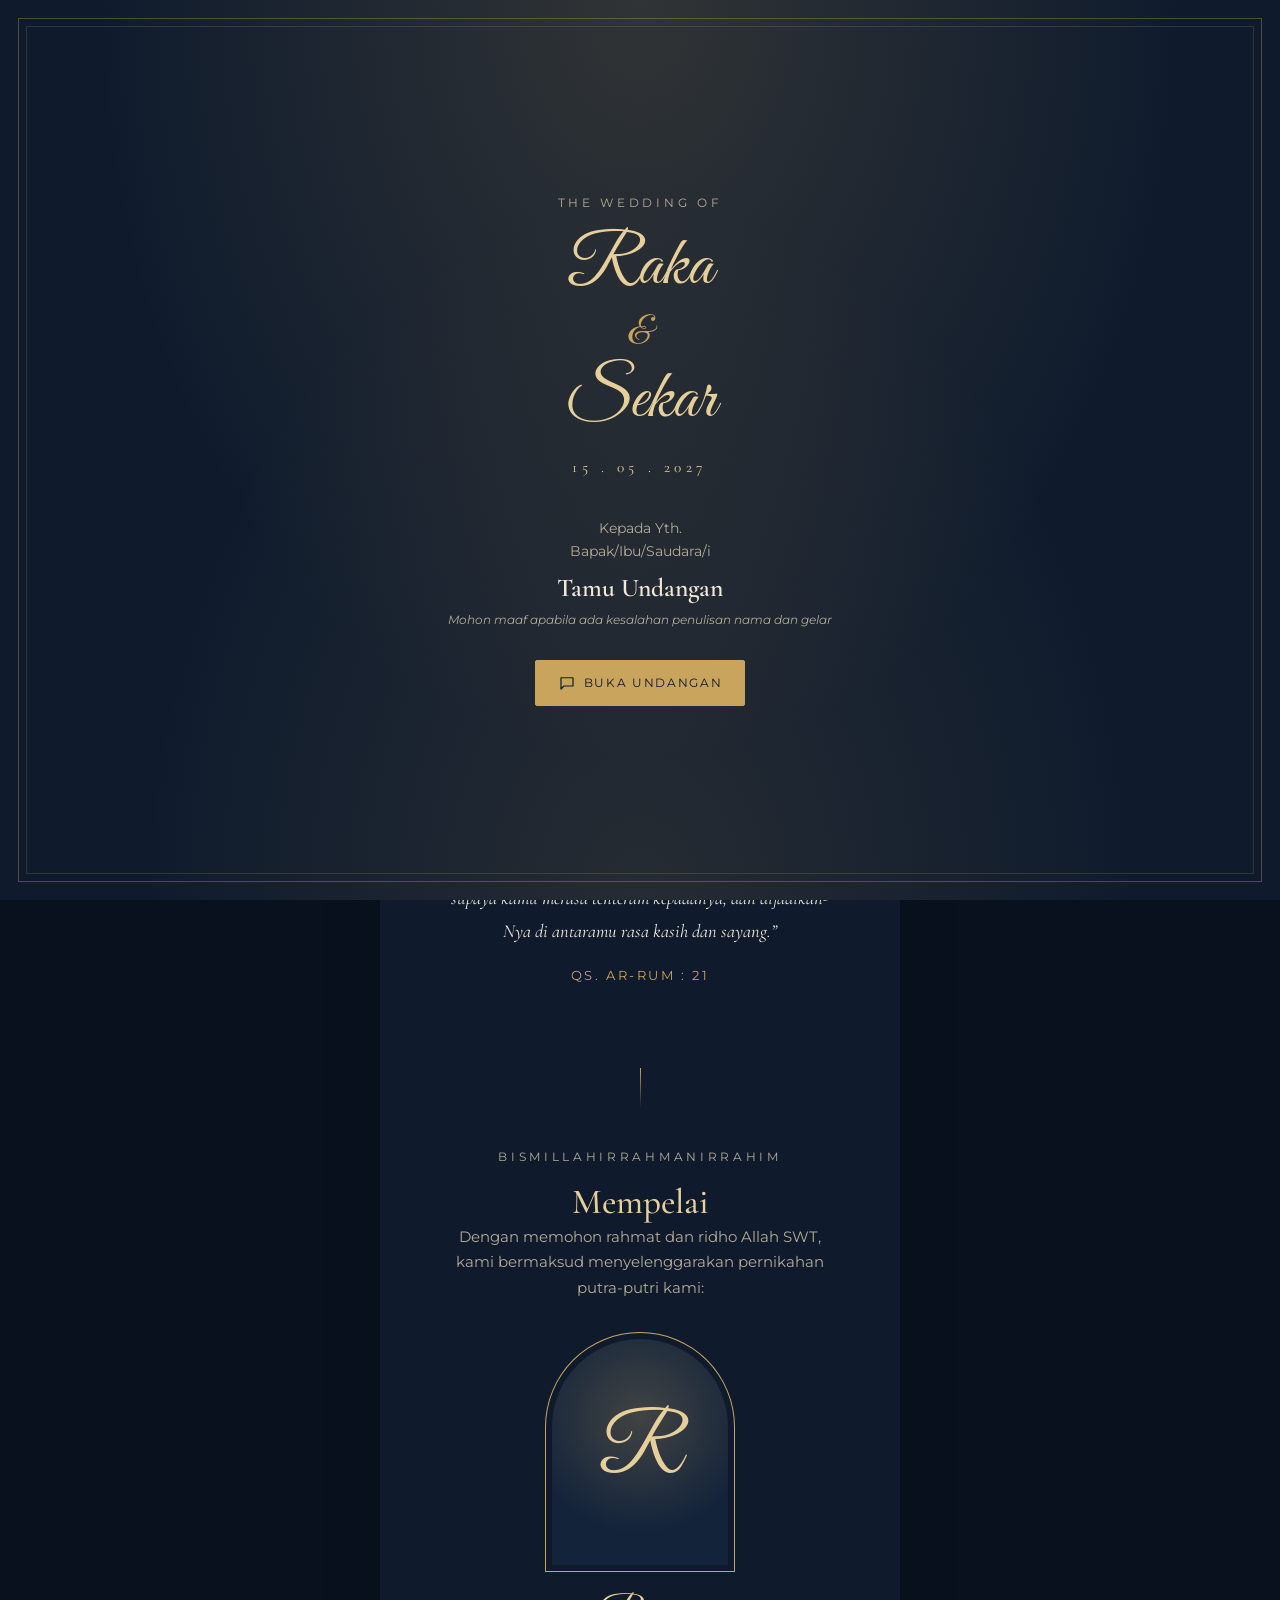
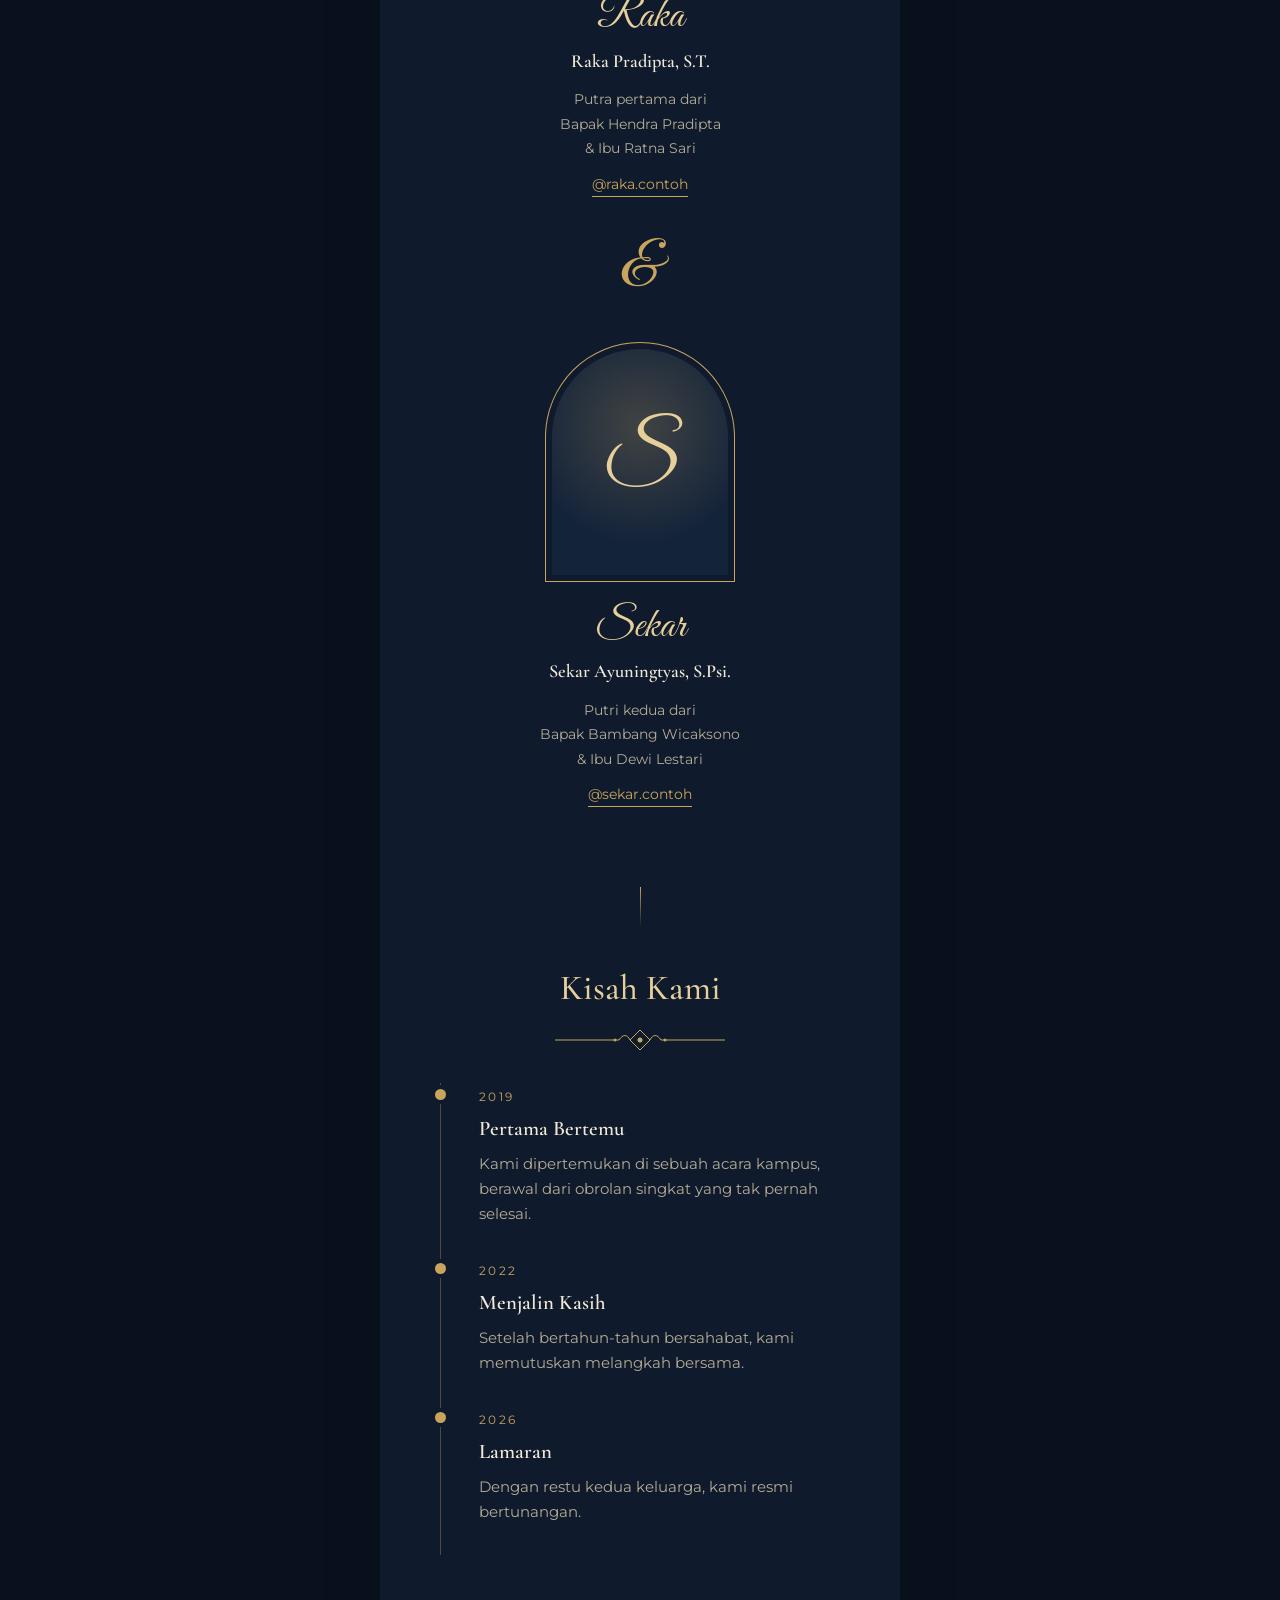
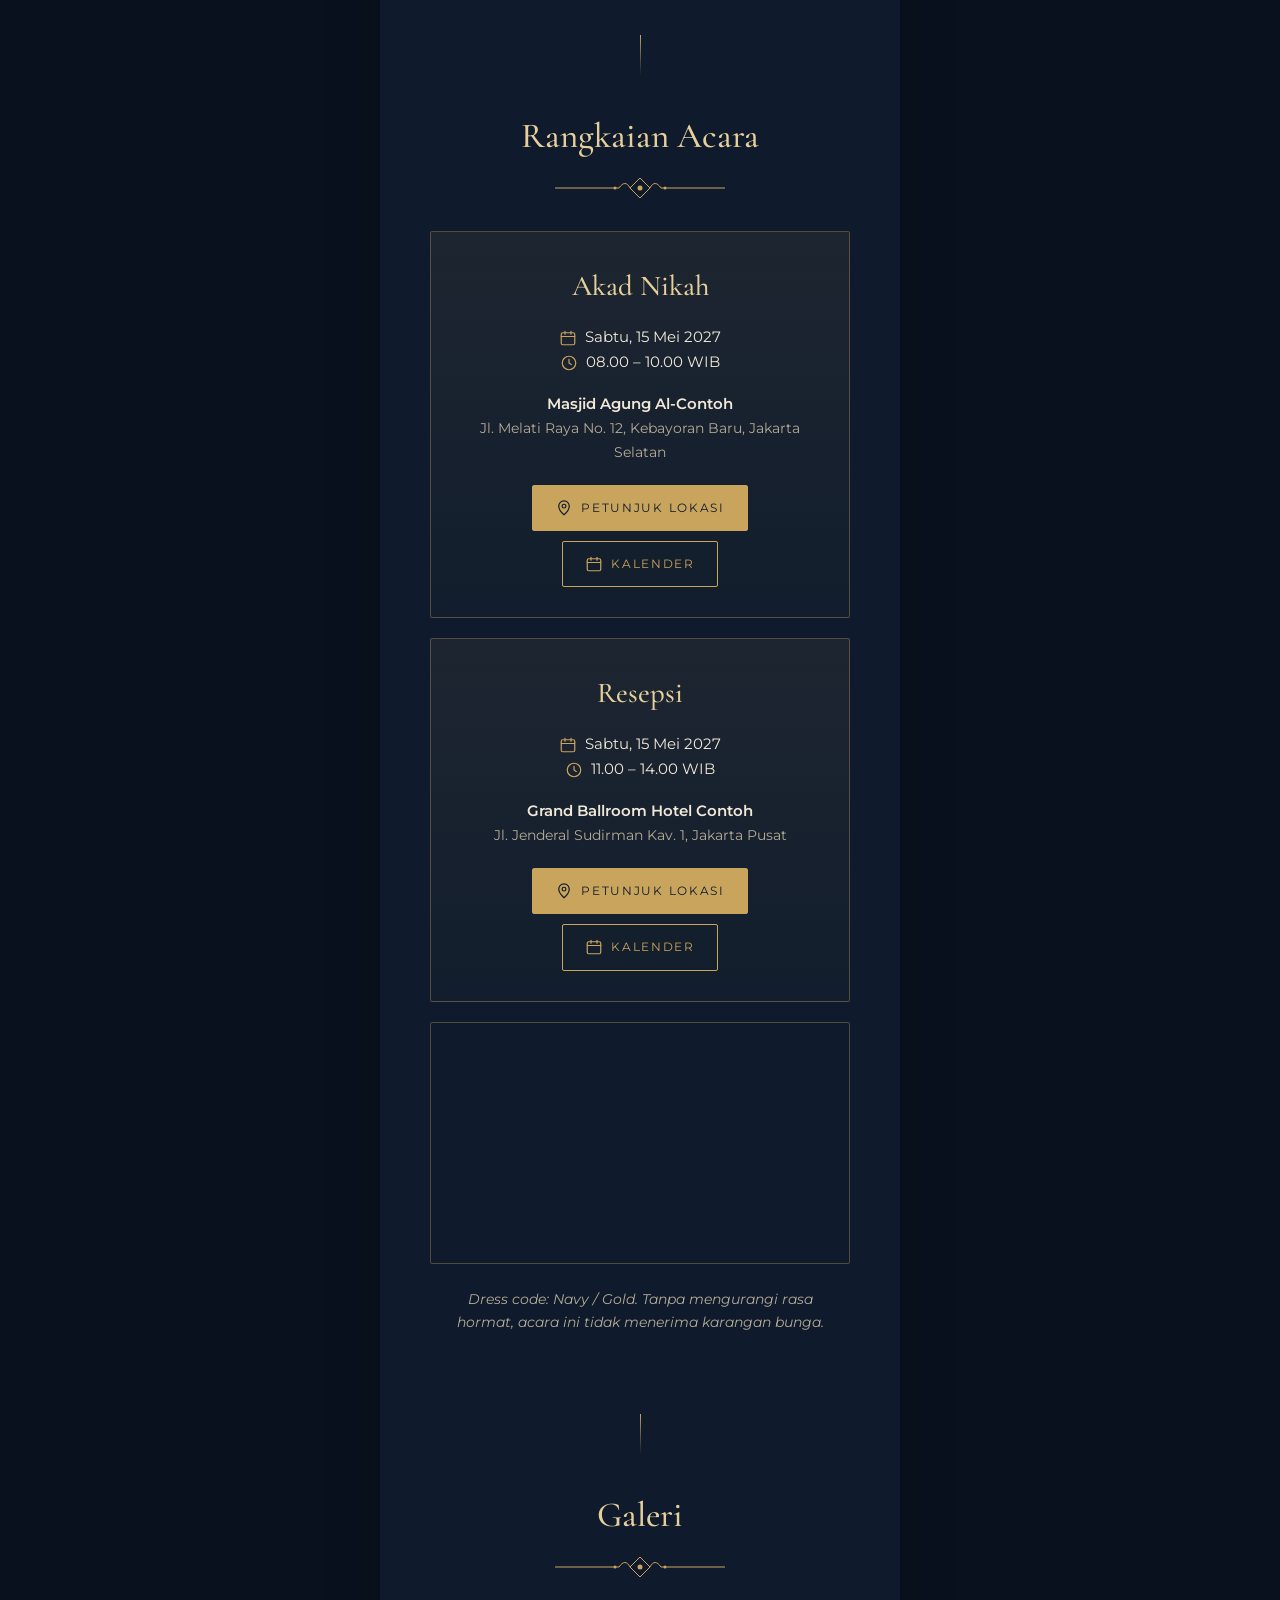
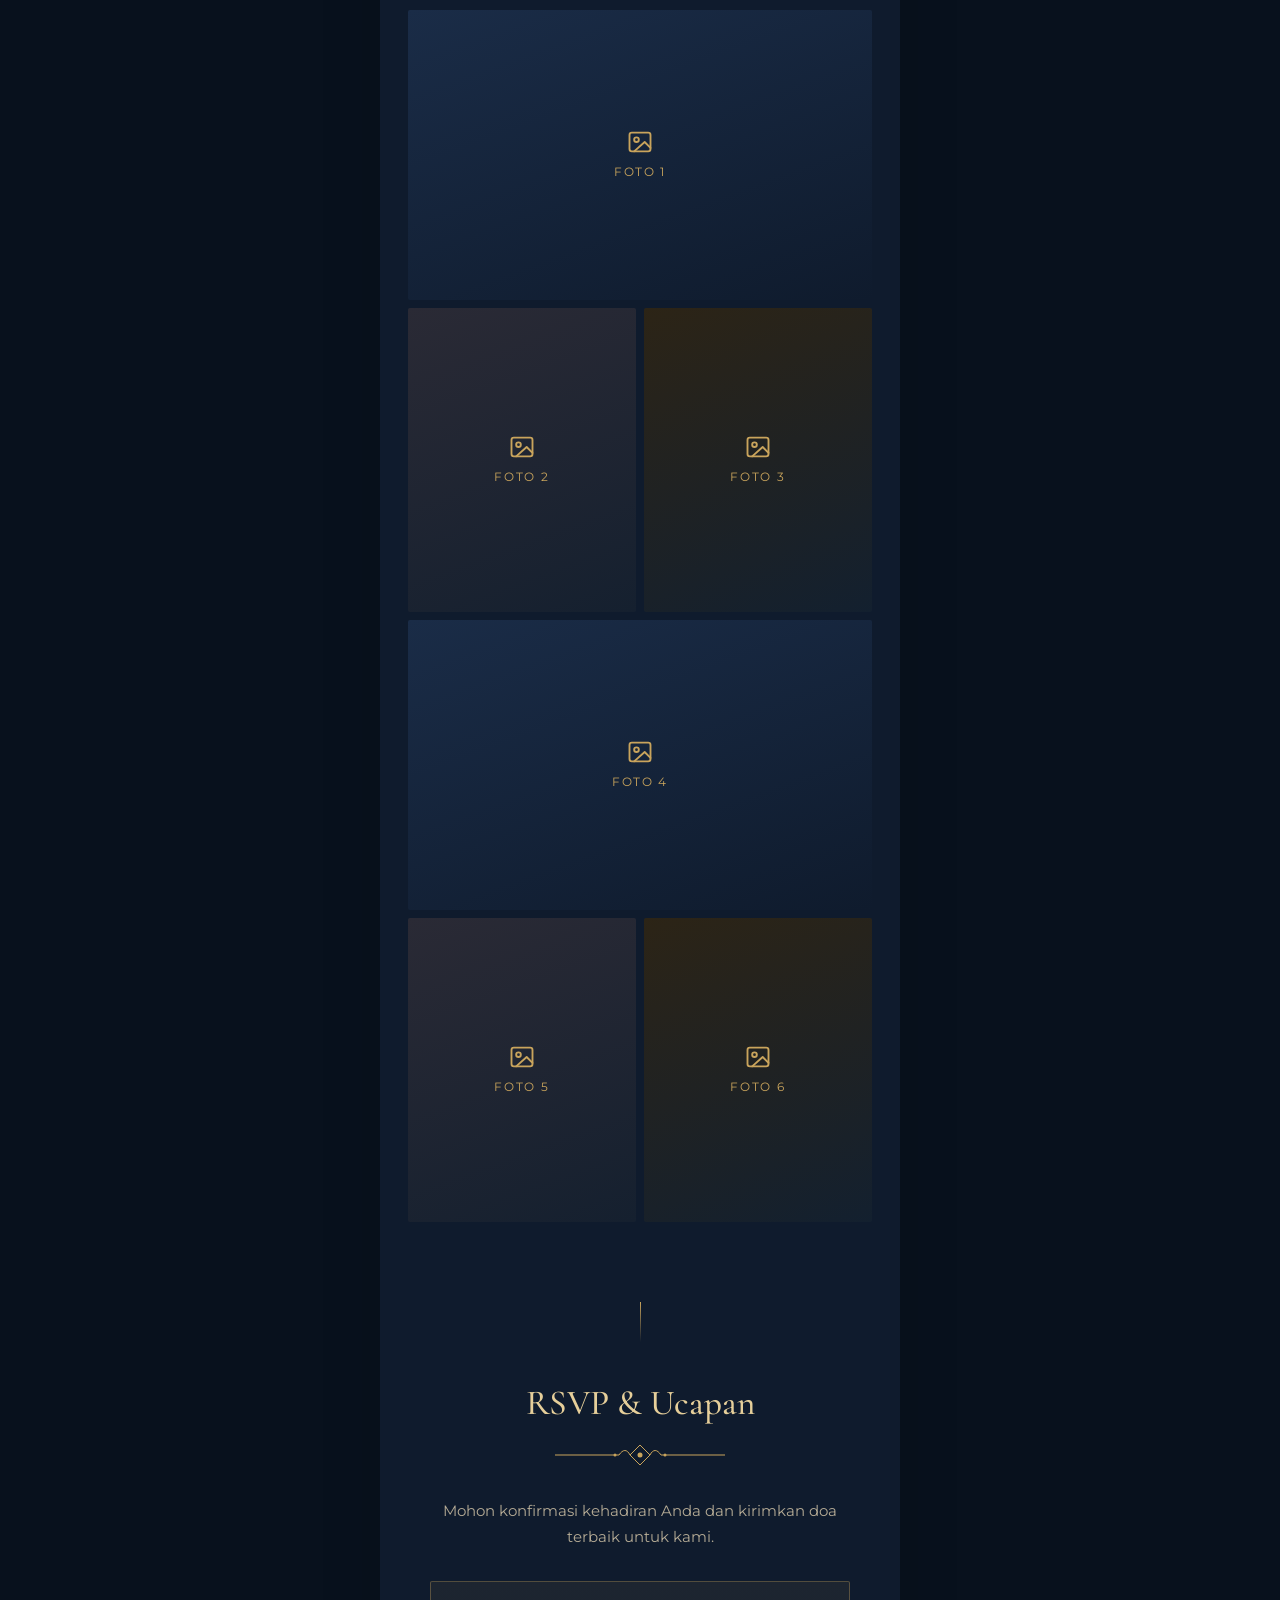
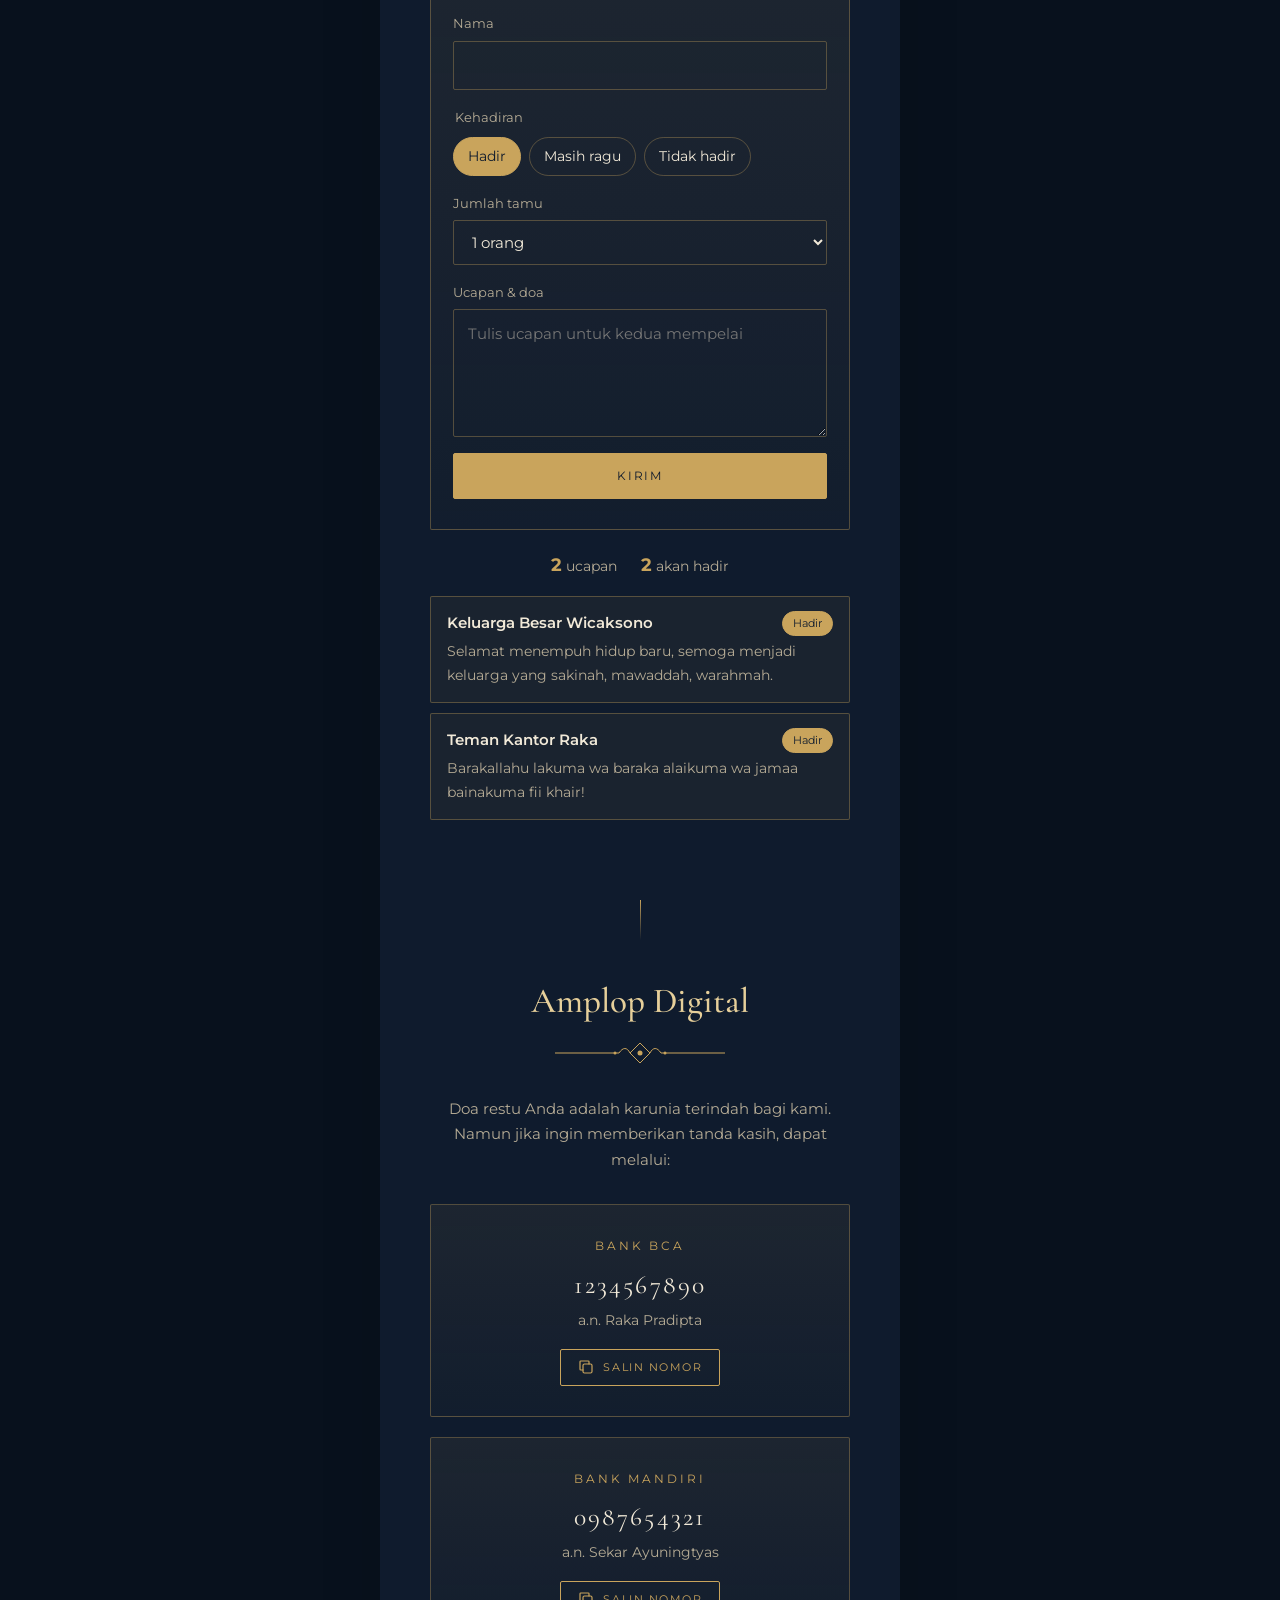
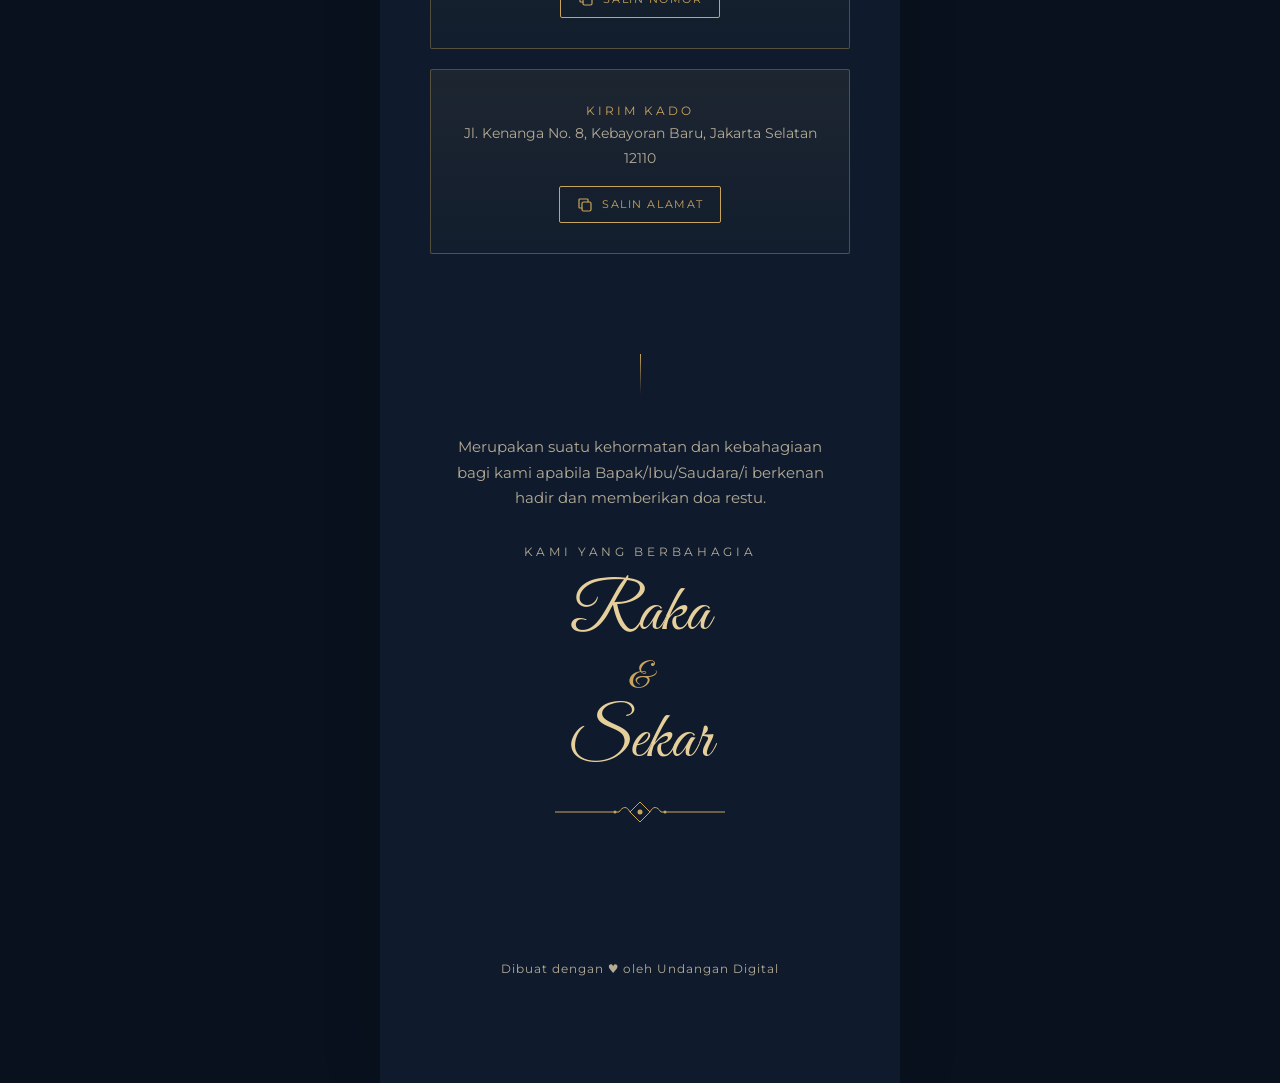
==== templates/elegan-gold/index.html @ 84305dba "Add three sample wedding invitation templates Static, mobile-first invitation pages (Elegan Gold, Ru" ====
<!doctype html>
<html lang="id">
<head>
  <meta charset="utf-8">
  <meta name="viewport" content="width=device-width, initial-scale=1">
  <title>Undangan Pernikahan Raka &amp; Sekar</title>
  <meta name="description" content="Dengan penuh sukacita kami mengundang Anda di hari pernikahan kami, Sabtu, 15 Mei 2027.">
  <meta property="og:title" content="The Wedding of Raka &amp; Sekar">
  <meta property="og:description" content="Sabtu, 15 Mei 2027 · Jakarta">
  <meta property="og:type" content="website">
  <meta name="theme-color" content="#0f1b2d">
  <meta name="robots" content="noindex">
  <link rel="preconnect" href="https://fonts.googleapis.com">
  <link rel="preconnect" href="https://fonts.gstatic.com" crossorigin>
  <link href="https://fonts.googleapis.com/css2?family=Cormorant+Garamond:ital,wght@0,500;0,600;1,500&family=Great+Vibes&family=Montserrat:wght@400;500;600&display=swap" rel="stylesheet">
  <link rel="stylesheet" href="../assets/base.css">
  <link rel="stylesheet" href="theme.css">
</head>
<body class="locked">
  <div id="app"></div>

  <!-- DATA UNDANGAN (contoh fiktif) — ubah bagian ini untuk setiap klien -->
  <script>
    window.INVITATION = {
      slug: 'raka-sekar',
      brand: 'Undangan Digital',
      timeZone: 'Asia/Jakarta',
      timeZoneLabel: 'WIB',
      groomFirst: true,

      groom: {
        nickname: 'Raka',
        fullName: 'Raka Pradipta, S.T.',
        childOrder: 'Putra pertama',
        father: 'Bapak Hendra Pradipta',
        mother: 'Ibu Ratna Sari',
        instagram: 'raka.contoh',
        photo: ''
      },
      bride: {
        nickname: 'Sekar',
        fullName: 'Sekar Ayuningtyas, S.Psi.',
        childOrder: 'Putri kedua',
        father: 'Bapak Bambang Wicaksono',
        mother: 'Ibu Dewi Lestari',
        instagram: 'sekar.contoh',
        photo: ''
      },

      quote: {
        text: 'Dan di antara tanda-tanda kekuasaan-Nya ialah Dia menciptakan untukmu pasangan hidup dari jenismu sendiri, supaya kamu merasa tenteram kepadanya, dan dijadikan-Nya di antaramu rasa kasih dan sayang.',
        source: 'QS. Ar-Rum : 21'
      },

      events: [
        {
          name: 'Akad Nikah',
          start: '2027-05-15T08:00:00+07:00',
          end: '2027-05-15T10:00:00+07:00',
          venue: 'Masjid Agung Al-Contoh',
          address: 'Jl. Melati Raya No. 12, Kebayoran Baru, Jakarta Selatan'
        },
        {
          name: 'Resepsi',
          start: '2027-05-15T11:00:00+07:00',
          end: '2027-05-15T14:00:00+07:00',
          venue: 'Grand Ballroom Hotel Contoh',
          address: 'Jl. Jenderal Sudirman Kav. 1, Jakarta Pusat',
          showMap: true
        }
      ],
      notes: 'Dress code: Navy / Gold. Tanpa mengurangi rasa hormat, acara ini tidak menerima karangan bunga.',

      story: [
        { year: '2019', title: 'Pertama Bertemu', text: 'Kami dipertemukan di sebuah acara kampus, berawal dari obrolan singkat yang tak pernah selesai.' },
        { year: '2022', title: 'Menjalin Kasih', text: 'Setelah bertahun-tahun bersahabat, kami memutuskan melangkah bersama.' },
        { year: '2026', title: 'Lamaran', text: 'Dengan restu kedua keluarga, kami resmi bertunangan.' }
      ],

      galleryPlaceholders: 6,
      gallery: [],

      gifts: [
        { bank: 'Bank BCA', number: '1234567890', holder: 'Raka Pradipta' },
        { bank: 'Bank Mandiri', number: '0987654321', holder: 'Sekar Ayuningtyas' }
      ],
      giftAddress: 'Jl. Kenanga No. 8, Kebayoran Baru, Jakarta Selatan 12110',

      rsvpWhatsApp: '6281200000000',
      music: '',

      wishes: [
        { name: 'Keluarga Besar Wicaksono', attending: 'hadir', message: 'Selamat menempuh hidup baru, semoga menjadi keluarga yang sakinah, mawaddah, warahmah.' },
        { name: 'Teman Kantor Raka', attending: 'hadir', message: 'Barakallahu lakuma wa baraka alaikuma wa jamaa bainakuma fii khair!' }
      ]
    };
  </script>
  <script src="../assets/invitation.js"></script>
</body>
</html>
---- templates/assets/base.css ----
/*
 * Gaya dasar undangan. Warna, font, dan ornamen diatur oleh tema
 * melalui CSS variable di file theme.css masing-masing template.
 */
*, *::before, *::after { box-sizing: border-box; }

html { scroll-behavior: smooth; -webkit-text-size-adjust: 100%; }

body {
  margin: 0;
  background: var(--page-bg, var(--bg));
  color: var(--text);
  font-family: var(--font-body);
  font-size: 15px;
  line-height: 1.7;
  -webkit-font-smoothing: antialiased;
}
body.locked { overflow: hidden; height: 100vh; }

img { max-width: 100%; display: block; }
svg { width: 18px; height: 18px; fill: none; stroke: currentColor; stroke-width: 1.6; stroke-linecap: round; stroke-linejoin: round; flex: none; }
h1, h2, h3, p { margin: 0; }

.script { font-family: var(--font-script); font-weight: 400; line-height: 1.15; }
.amp { display: block; font-size: .55em; margin: .1em 0; color: var(--accent); }

.eyebrow {
  font-size: .72rem;
  letter-spacing: .32em;
  text-transform: uppercase;
  color: var(--muted);
  margin-bottom: 14px;
}

/* ---------- Sampul ---------- */
.cover {
  position: fixed;
  inset: 0;
  z-index: 50;
  display: flex;
  align-items: center;
  justify-content: center;
  text-align: center;
  padding: 40px 28px;
  background: var(--cover-bg, var(--bg));
  color: var(--cover-text, var(--text));
  overflow: hidden;
  overflow: clip;
  transition: transform 1s cubic-bezier(.7, 0, .3, 1), opacity 1s ease;
}
.cover.is-open { transform: translateY(-100%); opacity: 0; pointer-events: none; }
.cover[hidden] { display: none; }
.cover-inner { position: relative; z-index: 1; max-width: 420px; width: 100%; }
.cover-names { font-size: clamp(3rem, 14vw, 4.4rem); margin-bottom: 14px; }
.cover-date { font-family: var(--font-display); letter-spacing: .3em; font-size: .95rem; margin-bottom: 36px; }
.guest-box { margin-bottom: 30px; }
.guest-label { font-size: .85rem; color: var(--muted); }
.guest-name { font-family: var(--font-display); font-size: 1.6rem; font-weight: 600; line-height: 1.3; margin: 8px 0 6px; overflow-wrap: anywhere; }
.guest-note { font-size: .72rem; color: var(--muted); font-style: italic; }

/* ---------- Tata letak ---------- */
.wrap {
  max-width: 520px;
  margin: 0 auto;
  background: var(--bg);
  min-height: 100vh;
  position: relative;
  overflow: hidden;
  overflow: clip; /* ornamen tidak membuat kolom bisa tergeser saat input difokuskan */
  box-shadow: 0 0 60px rgba(0, 0, 0, .12);
  padding-bottom: 72px;
}

.section { padding: 80px 28px; text-align: center; position: relative; }
.section-title { font-family: var(--font-display); font-size: 2.2rem; font-weight: 500; line-height: 1.2; color: var(--title, var(--text)); }
.lead { max-width: 400px; margin: 0 auto 32px; color: var(--muted); }

.ornament {
  width: 170px;
  height: 26px;
  margin: 18px auto 30px;
  background: var(--ornament) center / contain no-repeat;
  opacity: 0;
  transform: scaleX(.4);
  transition: opacity 1s ease, transform 1s ease;
}
.ornament.is-visible { opacity: 1; transform: none; }

/* ---------- Hero ---------- */
.hero { padding-top: 110px; }
.hero-names { font-size: clamp(3.2rem, 15vw, 4.6rem); color: var(--title, var(--text)); }
.hero-date { font-family: var(--font-display); font-size: 1.2rem; margin-bottom: 26px; }
.countdown { display: grid; grid-template-columns: repeat(4, 1fr); gap: 10px; max-width: 340px; margin: 0 auto 28px; }
.cd-box { background: var(--surface); border: 1px solid var(--border); border-radius: var(--radius); padding: 12px 4px; }
.cd-num { display: block; font-family: var(--font-display); font-size: 1.7rem; line-height: 1.1; color: var(--accent); }
.cd-label { font-size: .68rem; letter-spacing: .14em; text-transform: uppercase; color: var(--muted); }
.cd-done { grid-column: 1 / -1; color: var(--muted); font-style: italic; }

/* ---------- Kutipan ---------- */
.quote blockquote { margin: 0 auto; max-width: 400px; }
.quote-text { font-family: var(--font-display); font-size: 1.15rem; font-style: italic; line-height: 1.8; margin-bottom: 14px; }
.quote cite { font-style: normal; font-size: .8rem; letter-spacing: .2em; text-transform: uppercase; color: var(--accent); }

/* ---------- Mempelai ---------- */
.person { margin: 0 auto; max-width: 340px; }
.photo {
  width: 190px;
  height: 240px;
  margin: 0 auto 22px;
  border-radius: var(--photo-radius, 999px);
  overflow: hidden;
  border: var(--photo-border, 1px solid var(--border));
  padding: var(--photo-padding, 0);
  background-clip: content-box;
}
.photo img { width: 100%; height: 100%; object-fit: cover; border-radius: inherit; }
.photo-placeholder { display: grid; place-items: center; background-color: var(--photo-bg, var(--surface)); background-image: var(--photo-pattern, none); }
.photo-placeholder span { font-family: var(--font-script); font-size: 5rem; color: var(--photo-text, var(--accent)); line-height: 1; }
.person-nick { font-size: 2.6rem; color: var(--title, var(--text)); }
.person-name { font-family: var(--font-display); font-size: 1.15rem; font-weight: 600; margin: 4px 0 10px; }
.person-parents { font-size: .9rem; color: var(--muted); }
.ig-link { display: inline-block; margin-top: 12px; font-size: .85rem; color: var(--accent); text-decoration: none; border-bottom: 1px solid currentColor; }
.couple-amp { font-size: 4rem; color: var(--accent); margin: 36px 0; }

/* ---------- Kisah ---------- */
.timeline { list-style: none; padding: 0 0 0 24px; margin: 0 auto; max-width: 400px; text-align: left; border-left: 1px solid var(--border); }
.timeline li { position: relative; padding: 0 0 30px 14px; }
.timeline li::before { content: ''; position: absolute; left: -30px; top: 6px; width: 11px; height: 11px; border-radius: 50%; background: var(--accent); box-shadow: 0 0 0 4px var(--bg); }
.tl-year { font-size: .75rem; letter-spacing: .2em; color: var(--accent); }
.timeline h3 { font-family: var(--font-display); font-size: 1.3rem; font-weight: 600; margin: 2px 0 6px; }
.timeline p { color: var(--muted); font-size: .92rem; }

/* ---------- Kartu & tombol ---------- */
.card {
  background: var(--surface);
  border: 1px solid var(--border);
  border-radius: var(--radius);
  padding: 30px 22px;
  margin: 0 auto 20px;
  max-width: 420px;
  box-shadow: var(--card-shadow, none);
}

.btn {
  display: inline-flex;
  align-items: center;
  justify-content: center;
  gap: 8px;
  padding: 12px 22px;
  border-radius: var(--btn-radius, 999px);
  border: 1px solid var(--accent);
  font: inherit;
  font-size: .85rem;
  letter-spacing: .04em;
  text-decoration: none;
  cursor: pointer;
  transition: transform .2s ease, background-color .2s ease, color .2s ease;
}
.btn:active { transform: scale(.97); }
.btn:focus-visible, input:focus-visible, select:focus-visible, textarea:focus-visible, .bottom-nav a:focus-visible { outline: 2px solid var(--accent); outline-offset: 2px; }
.btn-primary { background: var(--accent); color: var(--accent-contrast); }
.btn-outline { background: transparent; color: var(--accent); }
.btn-outline:hover { background: var(--accent); color: var(--accent-contrast); }
.btn-sm { padding: 8px 16px; font-size: .8rem; }

/* ---------- Acara ---------- */
.event-name { font-family: var(--font-display); font-size: 1.8rem; font-weight: 500; margin-bottom: 14px; color: var(--title, var(--text)); }
.event-meta { display: flex; align-items: center; justify-content: center; gap: 8px; font-size: .92rem; }
.event-meta svg { color: var(--accent); }
.event-venue { font-weight: 600; margin-top: 16px; }
.event-address { font-size: .88rem; color: var(--muted); margin-bottom: 20px; }
.event-actions { display: flex; flex-wrap: wrap; gap: 10px; justify-content: center; }
.map-frame { max-width: 420px; margin: 8px auto 0; border-radius: var(--radius); overflow: hidden; border: 1px solid var(--border); }
.map-frame iframe { display: block; width: 100%; height: 240px; border: 0; }
.notes { max-width: 400px; margin: 24px auto 0; font-size: .85rem; color: var(--muted); font-style: italic; }

/* ---------- Galeri ---------- */
.g-grid { display: grid; grid-template-columns: 1fr 1fr; gap: 8px; }
.g-tile { margin: 0; aspect-ratio: 3 / 4; border-radius: var(--tile-radius, var(--radius)); overflow: hidden; }
.g-tile:nth-child(3n + 1) { grid-column: span 2; aspect-ratio: 16 / 10; }
.g-tile img { width: 100%; height: 100%; object-fit: cover; }
.g-placeholder { display: flex; flex-direction: column; align-items: center; justify-content: center; gap: 6px; background: var(--tile-bg); color: var(--tile-text, var(--muted)); font-size: .75rem; letter-spacing: .14em; text-transform: uppercase; }
.g-placeholder:nth-child(3n + 2) { background: var(--tile-bg-2, var(--tile-bg)); }
.g-placeholder:nth-child(3n) { background: var(--tile-bg-3, var(--tile-bg)); }
.g-placeholder svg { width: 28px; height: 28px; }

/* ---------- RSVP ---------- */
.rsvp-form { text-align: left; display: grid; gap: 16px; }
.rsvp-form label, .rsvp-form legend { font-size: .82rem; color: var(--muted); }
.rsvp-form input:not([type=radio]), .rsvp-form select, .rsvp-form textarea {
  display: block;
  width: 100%;
  margin-top: 6px;
  padding: 11px 14px;
  font: inherit;
  font-size: .95rem;
  color: var(--text);
  background: var(--input-bg, transparent);
  border: 1px solid var(--border);
  border-radius: var(--input-radius, 8px);
}
.rsvp-form textarea { resize: vertical; }
.attend { border: 0; padding: 0; margin: 0; display: flex; flex-wrap: wrap; gap: 8px; }
.attend legend { margin-bottom: 8px; }
.chip { position: relative; }
.chip input { position: absolute; opacity: 0; inset: 0; }
.chip span { display: inline-block; padding: 7px 14px; border: 1px solid var(--border); border-radius: 999px; font-size: .85rem; color: var(--text); cursor: pointer; }
.chip input:checked + span { background: var(--accent); border-color: var(--accent); color: var(--accent-contrast); }
.chip input:focus-visible + span { outline: 2px solid var(--accent); outline-offset: 2px; }
.rsvp-form .btn { width: 100%; }
.rsvp-thanks { text-align: center; font-size: .9rem; display: grid; gap: 12px; justify-items: center; }
.rsvp-thanks[hidden], .count-field[hidden] { display: none; }

.wish-stats { display: flex; justify-content: center; gap: 24px; font-size: .85rem; color: var(--muted); margin: 8px 0 16px; }
.wish-stats b { color: var(--accent); font-size: 1.1rem; }
.wish-list { list-style: none; padding: 0; margin: 0 auto; max-width: 420px; max-height: 420px; overflow-y: auto; text-align: left; display: grid; gap: 10px; }
.wish { background: var(--surface); border: 1px solid var(--border); border-radius: var(--radius); padding: 14px 16px; }
.wish-head { display: flex; align-items: center; justify-content: space-between; gap: 8px; margin-bottom: 4px; }
.wish-name { font-weight: 600; font-size: .92rem; }
.wish p { font-size: .88rem; color: var(--muted); white-space: pre-line; overflow-wrap: anywhere; }
.badge { font-size: .68rem; padding: 2px 10px; border-radius: 999px; border: 1px solid var(--border); color: var(--muted); white-space: nowrap; }
.badge-hadir { background: var(--accent); border-color: var(--accent); color: var(--accent-contrast); }

/* ---------- Hadiah ---------- */
.gift-bank { font-size: .78rem; letter-spacing: .24em; text-transform: uppercase; color: var(--accent); }
.gift-number { font-family: var(--font-display); font-size: 1.6rem; letter-spacing: .08em; margin: 6px 0 2px; }
.gift-holder { font-size: .9rem; color: var(--muted); margin-bottom: 16px; }

/* ---------- Penutup ---------- */
.closing-names { font-size: clamp(3rem, 14vw, 4.2rem); color: var(--title, var(--text)); }
.site-footer { text-align: center; font-size: .75rem; color: var(--muted); padding: 24px 16px 32px; letter-spacing: .08em; }

/* ---------- Elemen melayang ---------- */
.bottom-nav {
  position: fixed;
  left: 50%;
  bottom: 12px;
  transform: translateX(-50%);
  z-index: 30;
  display: flex;
  gap: 2px;
  padding: 6px;
  width: calc(100% - 32px);
  max-width: 440px;
  justify-content: space-between;
  background: var(--nav-bg, var(--surface));
  border: 1px solid var(--border);
  border-radius: 999px;
  backdrop-filter: blur(12px);
  -webkit-backdrop-filter: blur(12px);
  box-shadow: 0 8px 24px rgba(0, 0, 0, .15);
}
.bottom-nav[hidden] { display: none; }
.bottom-nav a { flex: 1; display: flex; flex-direction: column; align-items: center; gap: 2px; padding: 6px 2px; border-radius: 999px; color: var(--muted); text-decoration: none; font-size: .6rem; letter-spacing: .04em; }
.bottom-nav a:hover { color: var(--accent); }

.music-btn {
  position: fixed;
  right: 16px;
  bottom: 84px;
  z-index: 31;
  width: 44px;
  height: 44px;
  display: grid;
  place-items: center;
  border-radius: 50%;
  border: 1px solid var(--accent);
  background: var(--accent);
  color: var(--accent-contrast);
  cursor: pointer;
}
.music-btn[hidden] { display: none; }
.music-btn.playing svg { animation: spin 4s linear infinite; }
@keyframes spin { to { transform: rotate(360deg); } }

.toast {
  position: fixed;
  left: 50%;
  bottom: 96px;
  z-index: 60;
  transform: translate(-50%, 20px);
  opacity: 0;
  pointer-events: none;
  background: var(--text);
  color: var(--bg);
  padding: 10px 18px;
  border-radius: 999px;
  font-size: .85rem;
  transition: opacity .25s ease, transform .25s ease;
}
.toast.show { opacity: 1; transform: translate(-50%, 0); }

/* ---------- Animasi ---------- */
.reveal { opacity: 0; transform: translateY(26px); transition: opacity .9s ease, transform .9s ease; }
.reveal.is-visible { opacity: 1; transform: none; }

@media (prefers-reduced-motion: reduce) {
  html { scroll-behavior: auto; }
  .reveal, .ornament { opacity: 1; transform: none; transition: none; }
  .cover { transition: opacity .3s ease; }
  .cover.is-open { transform: none; }
  .music-btn.playing svg { animation: none; }
}
---- templates/elegan-gold/theme.css ----
/* Tema: Elegan Gold — biru malam dengan aksen emas, klasik & mewah */
:root {
  --page-bg: #08111d;
  --bg: #0f1b2d;
  --surface: rgba(201, 164, 92, .06);
  --text: #f1e9d8;
  --title: #e6cf9a;
  --muted: #b5ab95;
  --accent: #c9a45c;
  --accent-contrast: #0f1b2d;
  --border: rgba(201, 164, 92, .35);
  --radius: 2px;
  --btn-radius: 2px;
  --input-radius: 2px;
  --nav-bg: rgba(15, 27, 45, .85);

  --font-display: 'Cormorant Garamond', Georgia, serif;
  --font-script: 'Great Vibes', cursive;
  --font-body: 'Montserrat', system-ui, sans-serif;

  --photo-radius: 999px 999px 4px 4px;
  --photo-border: 1px solid #c9a45c;
  --photo-padding: 6px;
  --photo-bg: #13233a;
  --photo-pattern: radial-gradient(circle at 50% 35%, rgba(201, 164, 92, .25), transparent 65%);
  --photo-text: #e6cf9a;

  --tile-bg: linear-gradient(160deg, #1a2c47, #0f1b2d);
  --tile-bg-2: linear-gradient(160deg, #2a2a35, #15202f);
  --tile-bg-3: linear-gradient(160deg, #2c2416, #13202f);
  --tile-text: #c9a45c;

  --ornament: url("data:image/svg+xml,%3Csvg xmlns='http://www.w3.org/2000/svg' viewBox='0 0 170 26'%3E%3Cg fill='none' stroke='%23c9a45c' stroke-width='1'%3E%3Cpath d='M0 13h64M106 13h64'/%3E%3Cpath d='M85 3l10 10-10 10-10-10z'/%3E%3Cpath d='M64 13c4-6 8-6 11 0M106 13c-4-6-8-6-11 0'/%3E%3C/g%3E%3Ccircle cx='85' cy='13' r='2.5' fill='%23c9a45c'/%3E%3Ccircle cx='60' cy='13' r='1.5' fill='%23c9a45c'/%3E%3Ccircle cx='110' cy='13' r='1.5' fill='%23c9a45c'/%3E%3C/svg%3E");

  --cover-bg:
    radial-gradient(ellipse at 50% 0%, rgba(201, 164, 92, .18), transparent 60%),
    radial-gradient(ellipse at 50% 100%, rgba(201, 164, 92, .12), transparent 55%),
    #0f1b2d;
}

/* Bingkai ganda emas pada sampul dan hero */
.cover::before, .cover::after, .hero::before {
  content: '';
  position: absolute;
  pointer-events: none;
  border: 1px solid var(--border);
}
.cover::before { inset: 18px; }
.cover::after { inset: 26px; border-color: rgba(201, 164, 92, .18); }
.hero::before { inset: 24px 18px; }

.cover-names, .hero-names, .closing-names { color: var(--title); }
.cover-date, .hero-date { color: var(--title); }

.section + .section::before {
  content: '';
  position: absolute;
  top: 0;
  left: 50%;
  width: 1px;
  height: 40px;
  background: linear-gradient(var(--accent), transparent);
}

.card { background: linear-gradient(180deg, rgba(201, 164, 92, .08), rgba(201, 164, 92, .02)); }
.btn { text-transform: uppercase; letter-spacing: .14em; font-size: .75rem; }
.btn-sm { font-size: .7rem; }
.rsvp-form option { background: #0f1b2d; }
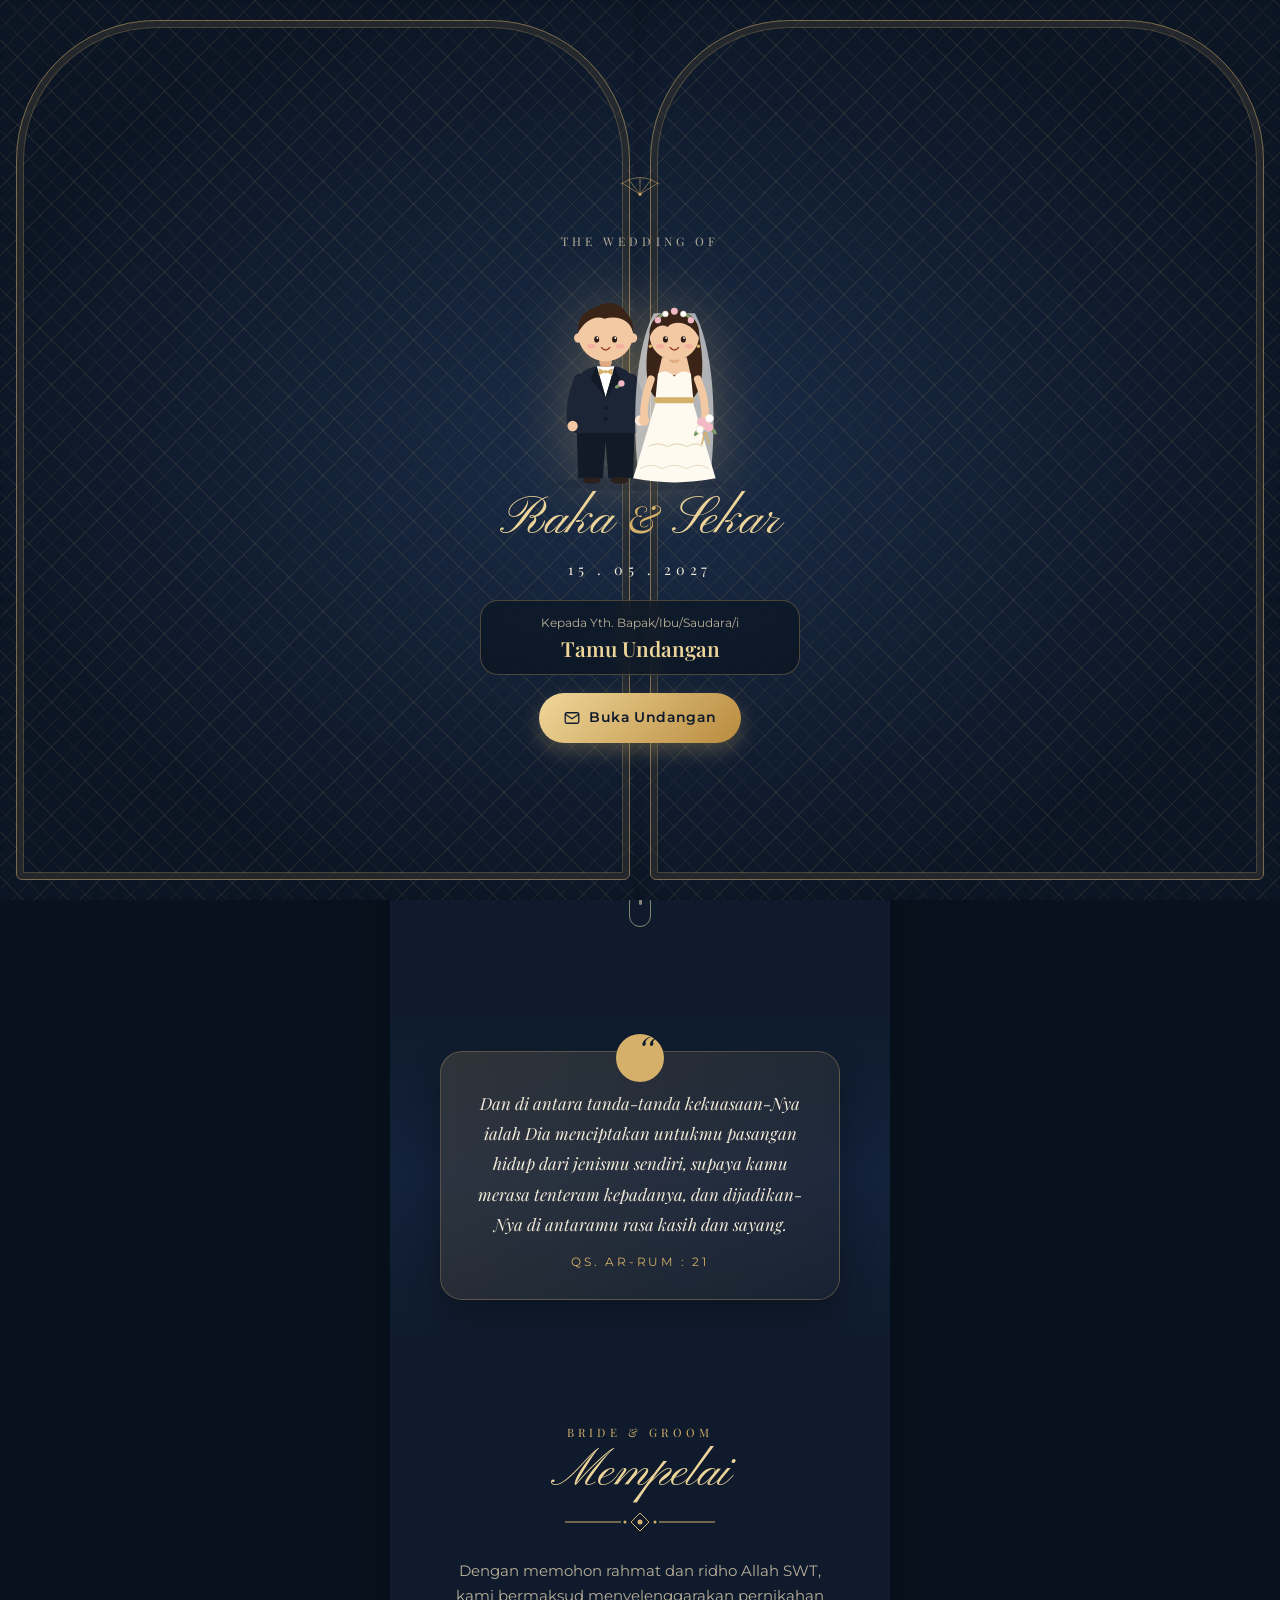
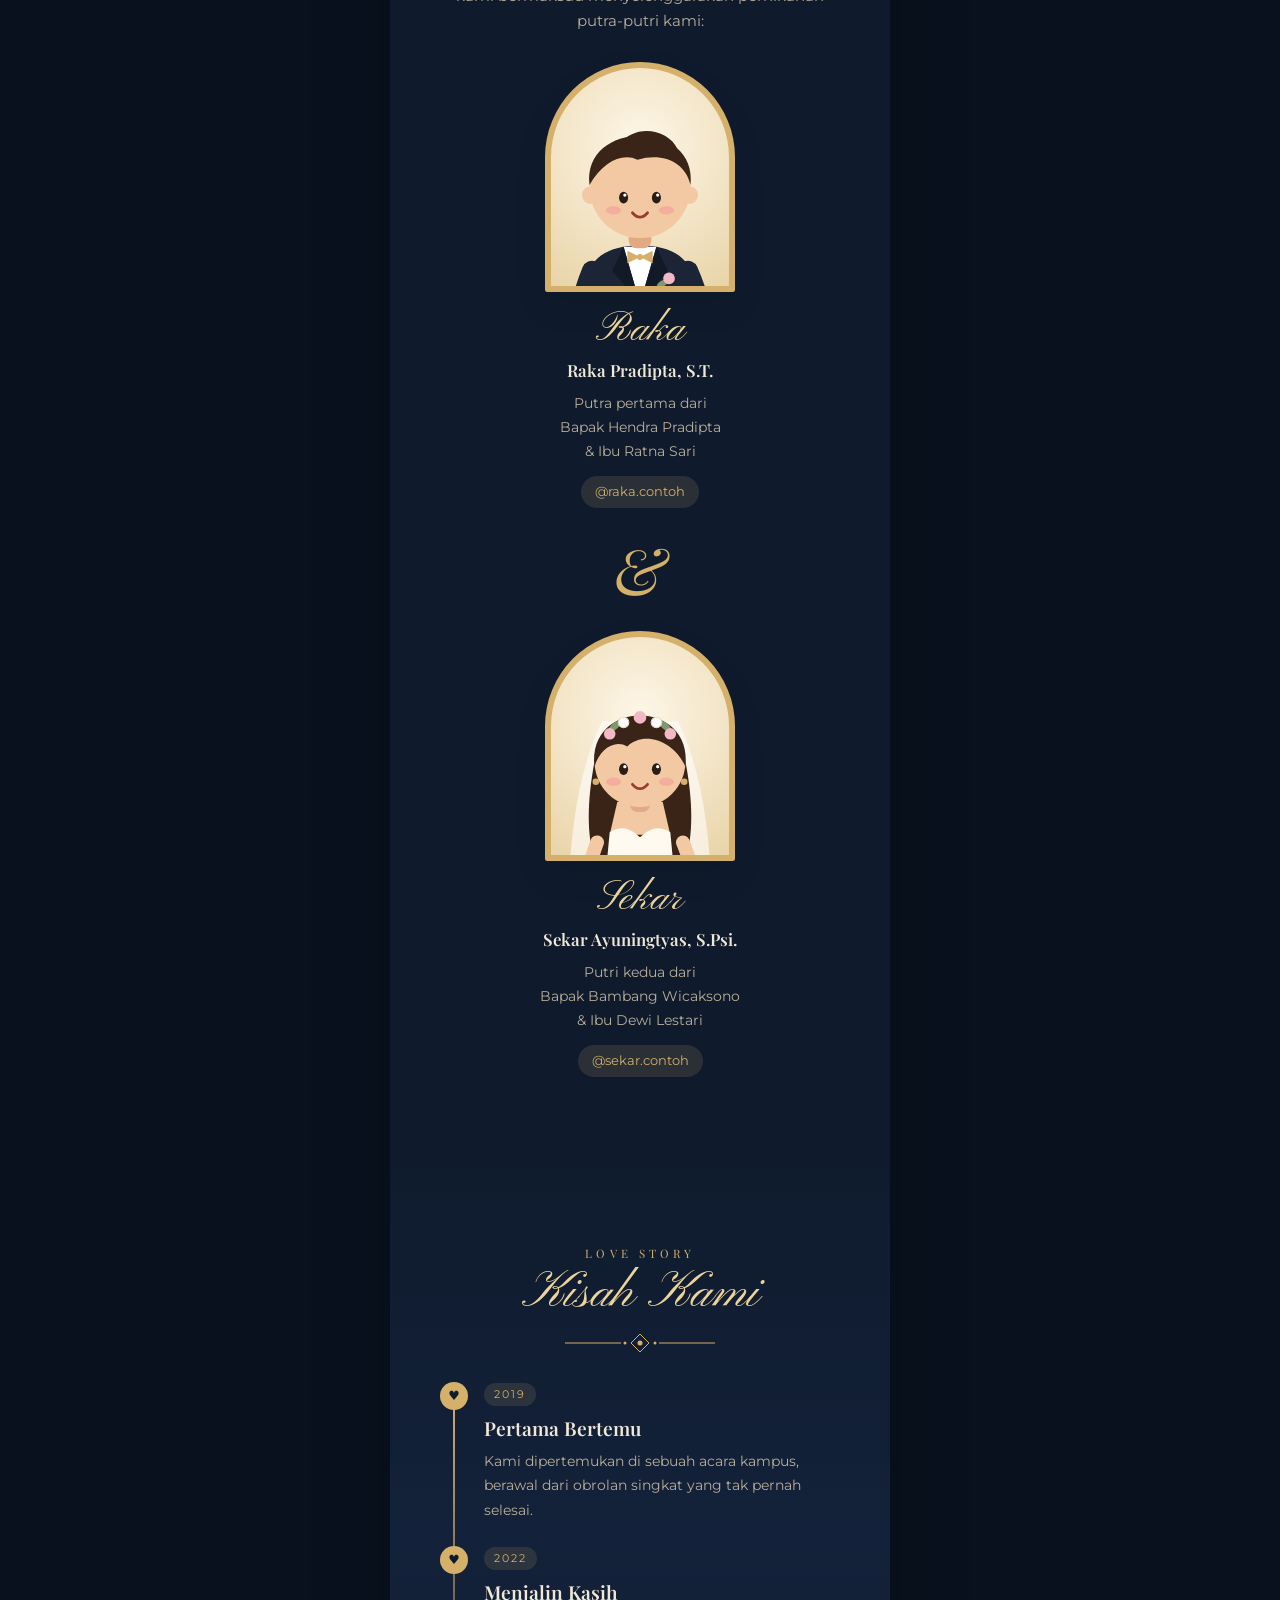
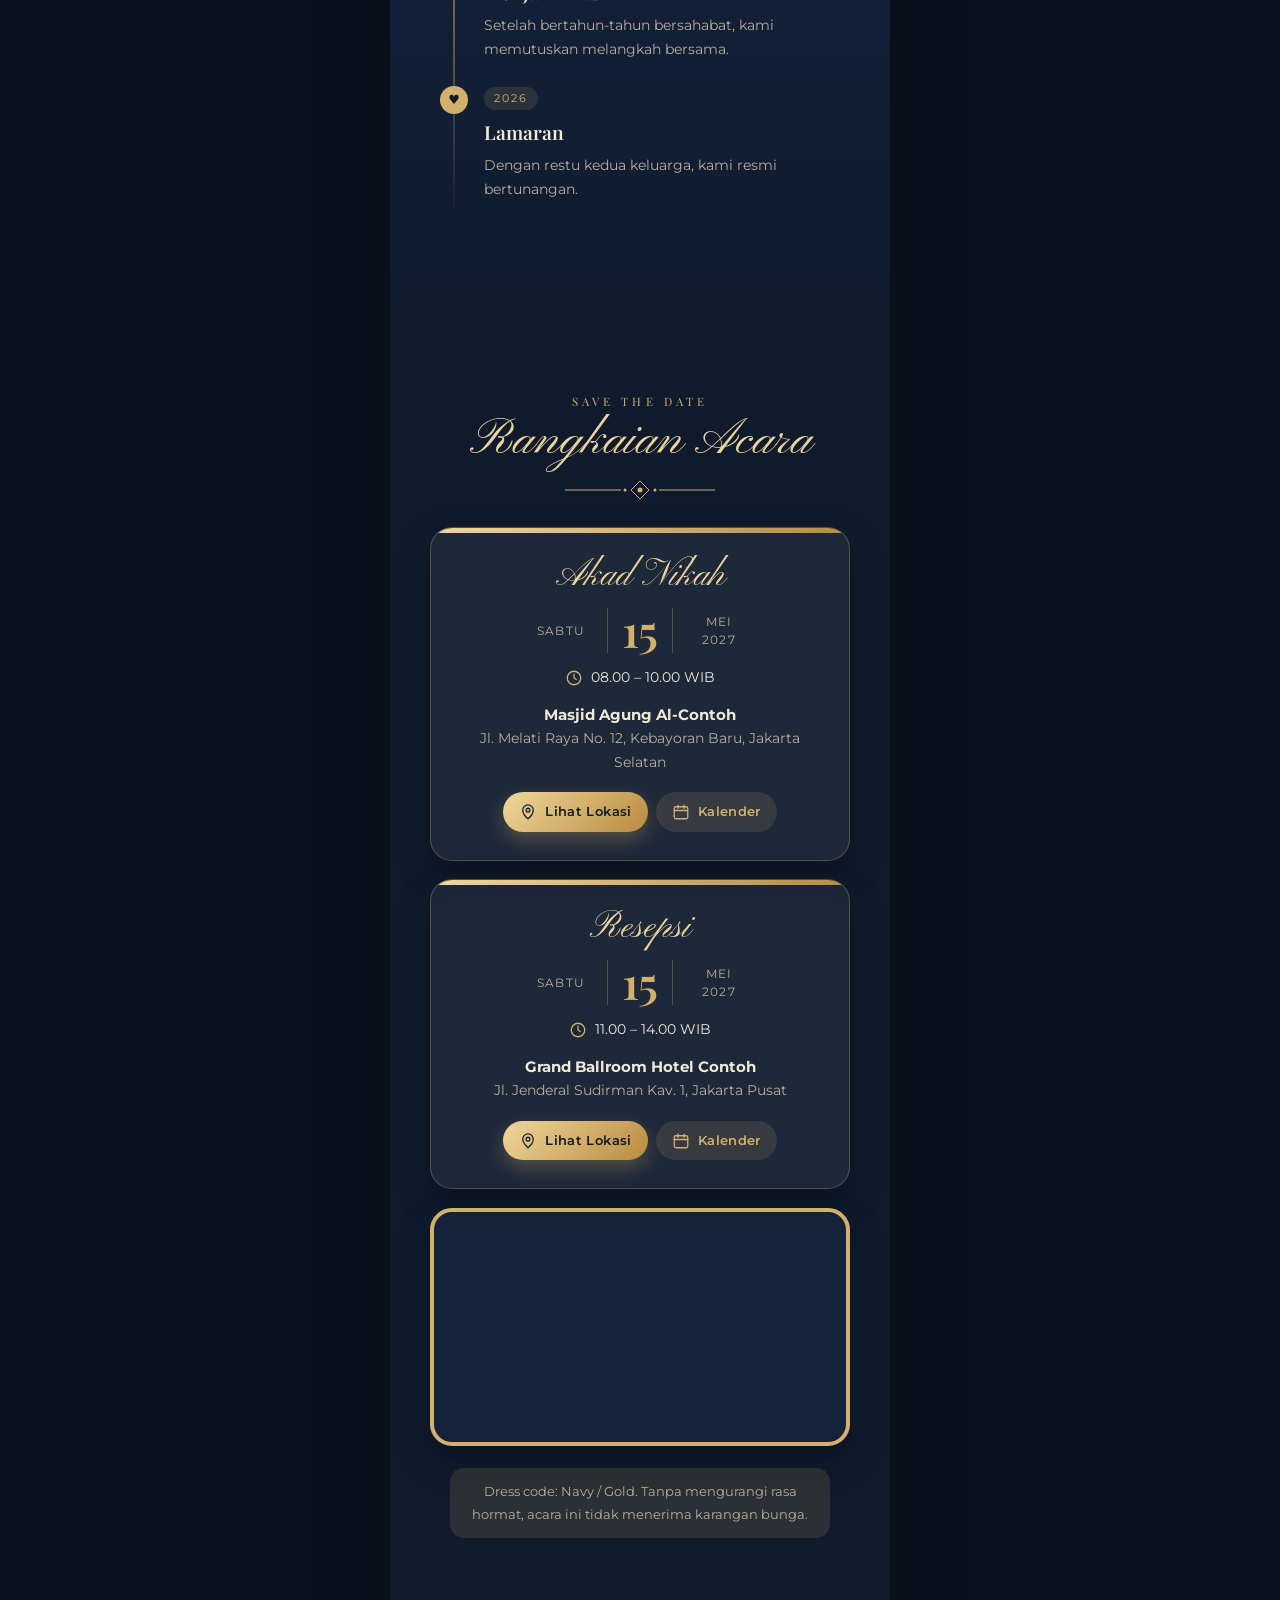
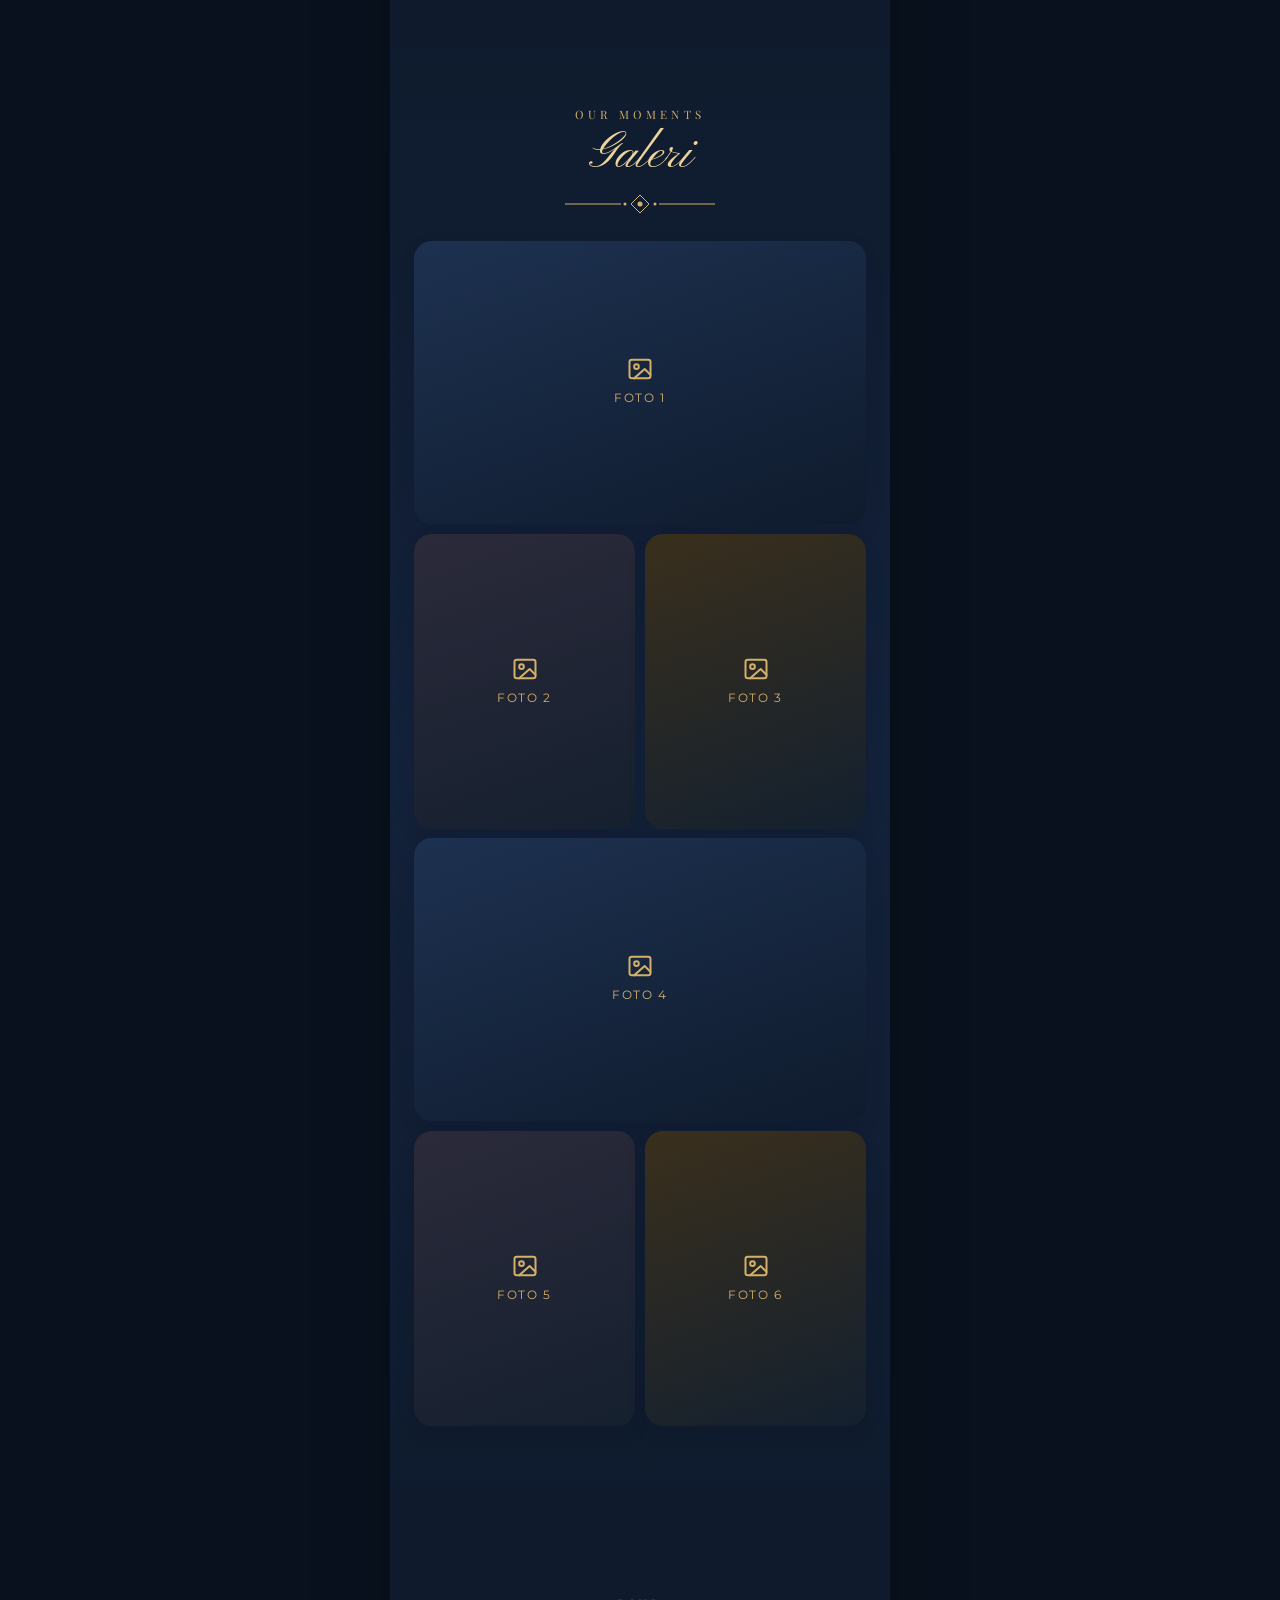
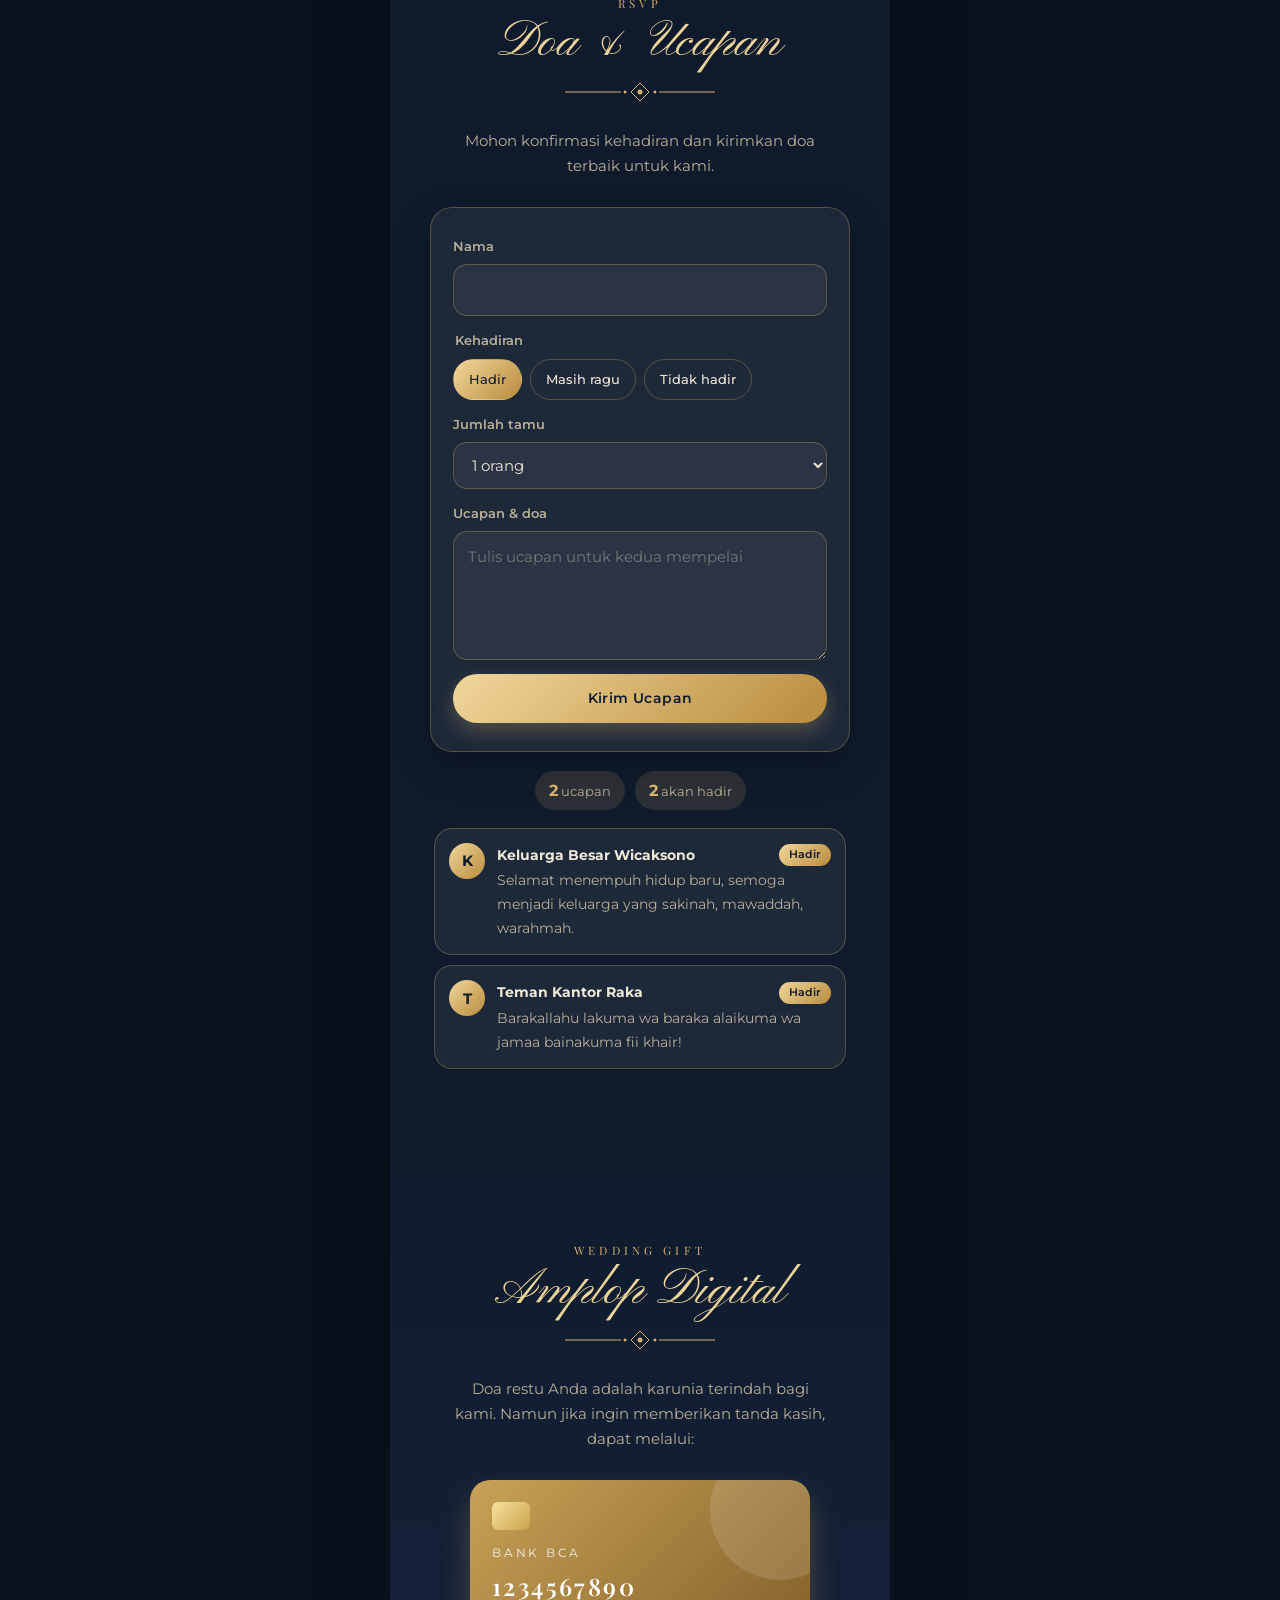
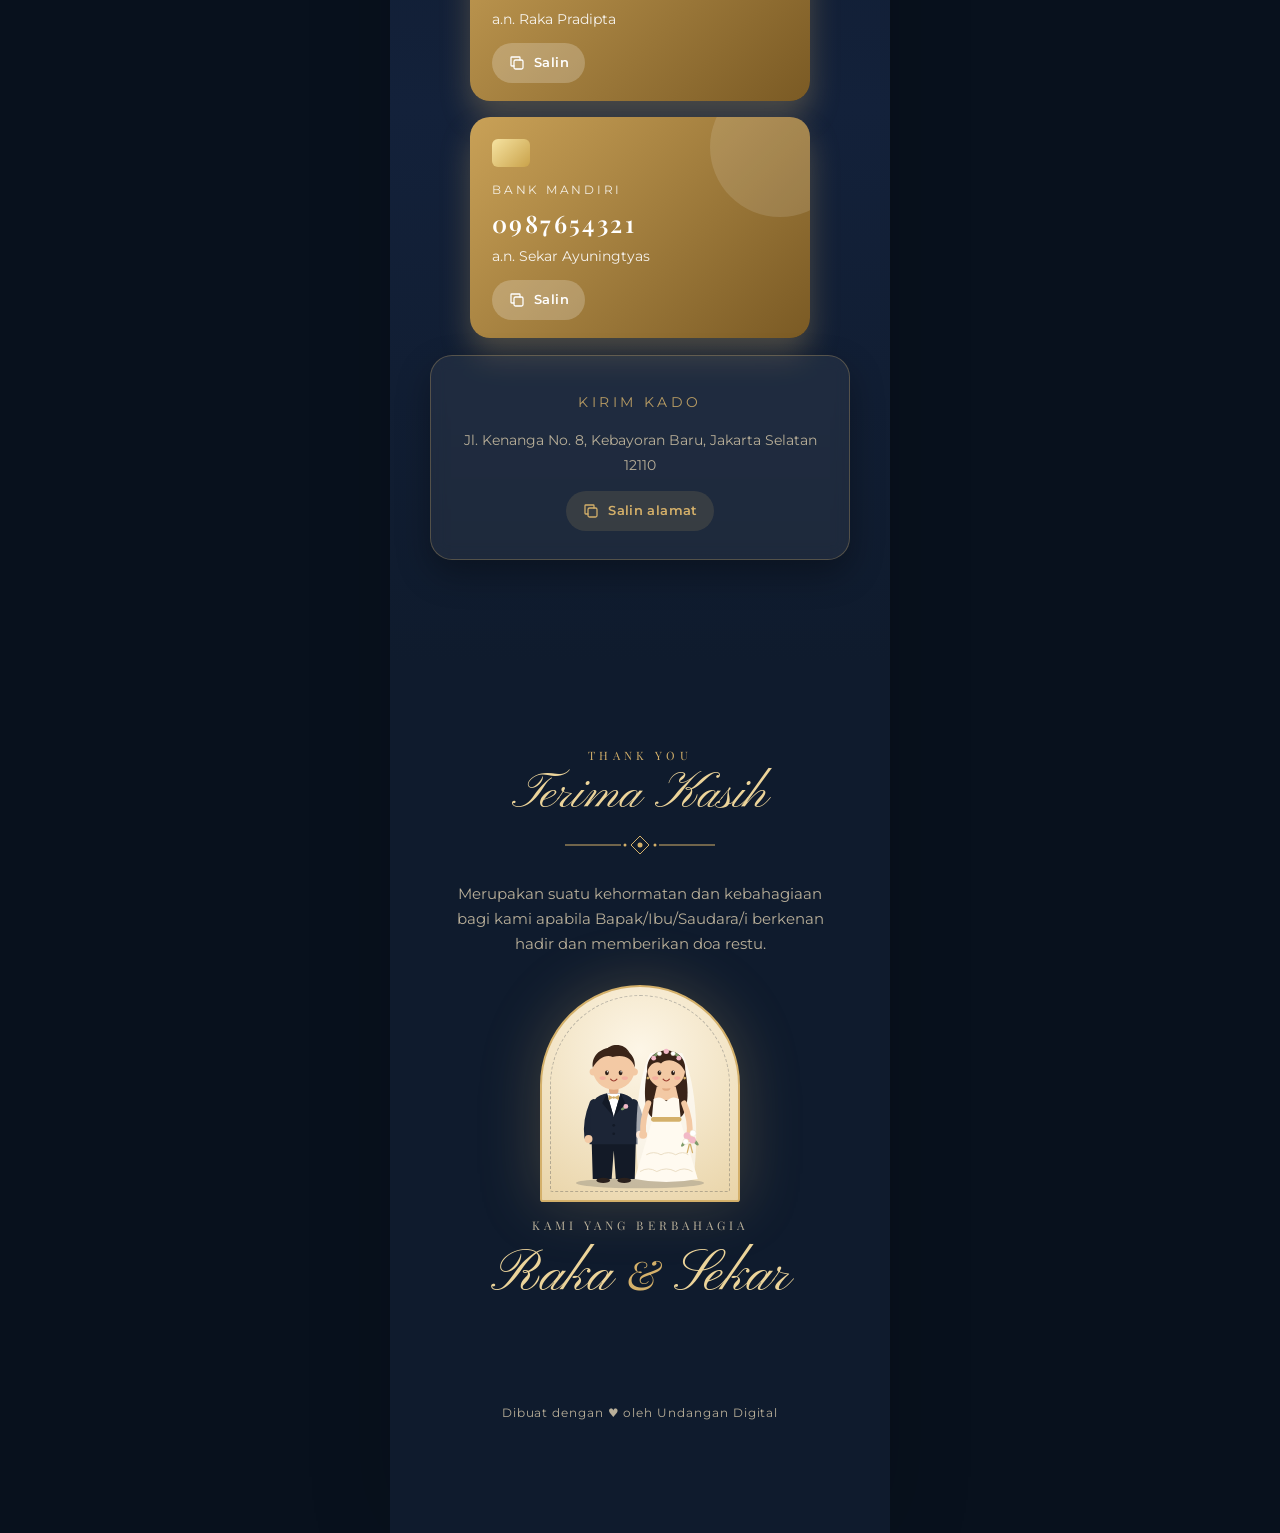
==== commit fc089efe: "Redesign wedding templates with animated couple illustrations - Add Adat Jawa theme: couple in Javan" ====
--- a/templates/elegan-gold/index.html
+++ b/templates/elegan-gold/index.html
@@ -12,7 +12,7 @@
   <meta name="robots" content="noindex">
   <link rel="preconnect" href="https://fonts.googleapis.com">
   <link rel="preconnect" href="https://fonts.gstatic.com" crossorigin>
-  <link href="https://fonts.googleapis.com/css2?family=Cormorant+Garamond:ital,wght@0,500;0,600;1,500&family=Great+Vibes&family=Montserrat:wght@400;500;600&display=swap" rel="stylesheet">
+  <link href="https://fonts.googleapis.com/css2?family=Playfair+Display:ital,wght@0,500;0,600;1,500&family=Pinyon+Script&family=Montserrat:wght@400;500;600;700&display=swap" rel="stylesheet">
   <link rel="stylesheet" href="../assets/base.css">
   <link rel="stylesheet" href="theme.css">
 </head>
@@ -27,6 +27,12 @@
       timeZone: 'Asia/Jakarta',
       timeZoneLabel: 'WIB',
       groomFirst: true,
+
+      theme: {
+        illustration: 'modern',
+        hijab: false,
+        particles: 12
+      },
 
       groom: {
         nickname: 'Raka',
@@ -95,6 +101,7 @@
       ]
     };
   </script>
+  <script src="../assets/illustrations.js"></script>
   <script src="../assets/invitation.js"></script>
 </body>
 </html>
--- a/templates/assets/base.css
+++ b/templates/assets/base.css
@@ -1,11 +1,50 @@
 /*
- * Gaya dasar undangan. Warna, font, dan ornamen diatur oleh tema
- * melalui CSS variable di file theme.css masing-masing template.
+ * Gaya dasar undangan. Warna, font, ornamen, dan warna busana ilustrasi
+ * diatur oleh tema lewat CSS variable di theme.css masing-masing template.
  */
+:root {
+  /* Warna ilustrasi bawaan (dapat ditimpa tema) */
+  --skin: #f3c9a4;
+  --skin-shade: #e2aa82;
+  --hair: #2a1a14;
+  --eye: #2b1d16;
+  --blush: #f59a9a;
+  --mouth: #9a3d30;
+  --shoe: #2a201c;
+  --gold: #d4a84a;
+  --heart: #e86a7f;
+  --leaf: #7d9a6a;
+  --bouquet-1: #f4a6b8;
+  --bouquet-2: #ffffff;
+  --suit: #2c3e50;
+  --suit-dark: #1f2d3a;
+  --shirt: #ffffff;
+  --tie: #9b2c3b;
+  --gown: #ffffff;
+  --gown-shade: #e8dcdc;
+  --sash: #e9c46a;
+  --hijab: #f6eeee;
+  --hijab-shade: #e2d3d3;
+  --veil: rgba(255, 255, 255, .5);
+  --blangkon: #4a2c1a;
+  --beskap: #1f1a17;
+  --kebaya: #5b0f1e;
+  --kemben: #c99a3c;
+  --belt: #7c1d1d;
+  --jarik: #7a4a24;
+  --jarik-2: #5c3417;
+  --jarik-line: #f1d9a6;
+  --melati: #fffdf5;
+  --shadow: rgba(0, 0, 0, .12);
+
+  --gn-fill: var(--gold);
+  --gn-line: rgba(255, 255, 255, .85);
+  --radius: 22px;
+  --ease: cubic-bezier(.2, .8, .2, 1);
+}
+
 *, *::before, *::after { box-sizing: border-box; }
-
 html { scroll-behavior: smooth; -webkit-text-size-adjust: 100%; }
-
 body {
   margin: 0;
   background: var(--page-bg, var(--bg));
@@ -16,23 +55,102 @@
   -webkit-font-smoothing: antialiased;
 }
 body.locked { overflow: hidden; height: 100vh; }
-
 img { max-width: 100%; display: block; }
-svg { width: 18px; height: 18px; fill: none; stroke: currentColor; stroke-width: 1.6; stroke-linecap: round; stroke-linejoin: round; flex: none; }
 h1, h2, h3, p { margin: 0; }
-
-.script { font-family: var(--font-script); font-weight: 400; line-height: 1.15; }
-.amp { display: block; font-size: .55em; margin: .1em 0; color: var(--accent); }
-
-.eyebrow {
-  font-size: .72rem;
-  letter-spacing: .32em;
-  text-transform: uppercase;
-  color: var(--muted);
-  margin-bottom: 14px;
-}
-
-/* ---------- Sampul ---------- */
+.ic { width: 18px; height: 18px; fill: none; stroke: currentColor; stroke-width: 1.7; stroke-linecap: round; stroke-linejoin: round; flex: none; }
+
+.script { font-family: var(--font-script); font-weight: 400; line-height: 1.1; }
+.eyebrow { font-family: var(--font-display); font-size: .74rem; letter-spacing: .34em; text-transform: uppercase; color: var(--muted); margin-bottom: 10px; }
+
+/* ================= Ilustrasi ================= */
+.couple { display: block; width: 100%; height: auto; overflow: visible; }
+.c-skin { fill: var(--skin); }
+.c-skin-shade { fill: var(--skin-shade); }
+.c-hair { fill: var(--hair); }
+.c-eye { fill: var(--eye); }
+.c-blush { fill: var(--blush); opacity: .55; }
+.s-mouth { fill: none; stroke: var(--mouth); stroke-width: 2.2; stroke-linecap: round; }
+.c-shoe { fill: var(--shoe); }
+.c-gold { fill: var(--gold); }
+.s-gold { fill: none; stroke: var(--gold); stroke-width: 2.6; stroke-linecap: round; stroke-linejoin: round; }
+.s-gold-thin { stroke: var(--gold); stroke-width: 1.4; fill: none; stroke-linecap: round; }
+.c-beskap.s-gold-thin { fill: var(--beskap); }
+.c-heart { fill: var(--heart); }
+.c-leaf { fill: var(--leaf); }
+.c-bouquet-1 { fill: var(--bouquet-1); }
+.c-bouquet-2 { fill: var(--bouquet-2); stroke: var(--gown-shade); stroke-width: .8; }
+.c-suit { fill: var(--suit); }
+.c-suit-dark { fill: var(--suit-dark); }
+.c-shirt { fill: var(--shirt); }
+.c-tie { fill: var(--tie); }
+.c-gown { fill: var(--gown); }
+.s-gown-shade { fill: none; stroke: var(--gown-shade); stroke-width: 1.6; }
+.c-sash { fill: var(--sash); }
+.c-hijab { fill: var(--hijab); }
+.s-hijab { stroke: var(--hijab-shade); stroke-width: 1.2; }
+.c-veil { fill: var(--veil); }
+.c-blangkon { fill: var(--blangkon); }
+.c-beskap { fill: var(--beskap); }
+.c-kebaya { fill: var(--kebaya); }
+.c-kemben { fill: var(--kemben); }
+.c-belt { fill: var(--belt); }
+.c-jarik { fill: var(--jarik); }
+.c-jarik-2 { fill: var(--jarik-2); }
+.c-jarik-dot { fill: var(--jarik-line); opacity: .8; }
+.s-jarik-line { fill: none; stroke: var(--jarik-line); stroke-width: 1.6; opacity: .85; }
+.s-fold { fill: none; stroke: var(--jarik-line); stroke-width: 1; opacity: .7; }
+.c-melati { fill: var(--melati); }
+.s-melati { stroke: rgba(0, 0, 0, .12); stroke-width: .6; }
+.s-paes { stroke: var(--gold); stroke-width: 1.2; }
+.s-ribbon { stroke: var(--sash); stroke-width: 2.4; stroke-linecap: round; }
+.c-shadow { fill: var(--shadow); }
+
+.s-arm { fill: none; stroke-width: 16; stroke-linecap: round; }
+.s-beskap { stroke: var(--beskap); }
+.s-kebaya { stroke: var(--kebaya); }
+.s-suit { stroke: var(--suit); }
+.s-gown-sleeve { stroke: var(--gown); }
+.s-skin-arm { stroke: var(--skin); stroke-width: 11; }
+
+/* Animasi karakter: bergoyang, berkedip, mentul bergetar, melati berayun, hati melayang */
+.fig, .eyes, .mentul .m, .roncean, .crown, .bouquet, .hearts path { transform-box: fill-box; }
+.fig { transform-origin: 50% 100%; animation: bob 3.6s ease-in-out infinite; }
+.fig-bride { animation-delay: -1.8s; }
+.eyes { transform-origin: center; animation: blink 5s infinite; }
+.fig-bride .eyes { animation-delay: -2.2s; }
+.mentul .m { transform-origin: 50% 100%; animation: mentul 1.6s ease-in-out infinite alternate; }
+.mentul .m1, .mentul .m3 { animation-delay: -.8s; }
+.mentul .m2 { animation-duration: 1.3s; }
+.roncean { transform-origin: 50% 0; animation: sway 3.2s ease-in-out infinite alternate; }
+.bouquet { transform-origin: 30% 30%; animation: sway 2.8s ease-in-out infinite alternate; }
+.hearts path { transform-origin: center; opacity: 0; animation: heart 4.5s ease-in infinite; }
+.hearts .h2 { animation-delay: 1.5s; }
+.hearts .h3 { animation-delay: 3s; }
+
+@keyframes bob { 0%, 100% { transform: translateY(0) rotate(0); } 50% { transform: translateY(-4px) rotate(.6deg); } }
+@keyframes blink { 0%, 93%, 100% { transform: scaleY(1); } 95% { transform: scaleY(.1); } }
+@keyframes mentul { from { transform: rotate(-6deg); } to { transform: rotate(6deg); } }
+@keyframes sway { from { transform: rotate(-3deg); } to { transform: rotate(3deg); } }
+@keyframes heart {
+  0% { opacity: 0; translate: 0 0; scale: .6; }
+  15% { opacity: 1; }
+  100% { opacity: 0; translate: 0 -120px; scale: 1.3; }
+}
+
+/* Gunungan wayang */
+.gunungan { display: block; width: 100%; height: 100%; overflow: visible; filter: drop-shadow(0 4px 10px rgba(0, 0, 0, .18)); transform-origin: 50% 100%; animation: gunungan 6s ease-in-out infinite; }
+.g-fill { fill: var(--gn-fill); }
+.g-line { fill: none; stroke: var(--gn-line); stroke-width: 1.6; stroke-linecap: round; }
+.g-leaf { fill: var(--gn-line); opacity: .75; }
+.g-dot { fill: var(--gn-line); }
+.g-gate { fill: var(--gn-line); opacity: .35; }
+@keyframes gunungan { 0%, 100% { transform: rotate(-2deg); } 50% { transform: rotate(2deg) scale(1.02); } }
+
+.top-ornament { width: 64px; height: 92px; margin: 0 auto 8px; }
+.top-ornament-theme { background: var(--top-ornament, none) center / contain no-repeat; height: var(--top-ornament-h, 0); width: 180px; animation: floaty 5s ease-in-out infinite; }
+@keyframes floaty { 0%, 100% { transform: translateY(0); } 50% { transform: translateY(-6px); } }
+
+/* ================= Sampul berpintu ================= */
 .cover {
   position: fixed;
   inset: 0;
@@ -41,104 +159,157 @@
   align-items: center;
   justify-content: center;
   text-align: center;
-  padding: 40px 28px;
-  background: var(--cover-bg, var(--bg));
+  padding: 24px 24px 32px;
   color: var(--cover-text, var(--text));
+  perspective: 1600px;
   overflow: hidden;
   overflow: clip;
-  transition: transform 1s cubic-bezier(.7, 0, .3, 1), opacity 1s ease;
-}
-.cover.is-open { transform: translateY(-100%); opacity: 0; pointer-events: none; }
+}
 .cover[hidden] { display: none; }
-.cover-inner { position: relative; z-index: 1; max-width: 420px; width: 100%; }
-.cover-names { font-size: clamp(3rem, 14vw, 4.4rem); margin-bottom: 14px; }
-.cover-date { font-family: var(--font-display); letter-spacing: .3em; font-size: .95rem; margin-bottom: 36px; }
-.guest-box { margin-bottom: 30px; }
-.guest-label { font-size: .85rem; color: var(--muted); }
-.guest-name { font-family: var(--font-display); font-size: 1.6rem; font-weight: 600; line-height: 1.3; margin: 8px 0 6px; overflow-wrap: anywhere; }
-.guest-note { font-size: .72rem; color: var(--muted); font-style: italic; }
-
-/* ---------- Tata letak ---------- */
+.door {
+  position: absolute;
+  top: 0;
+  bottom: 0;
+  width: 50.5%;
+  background: var(--door-bg, var(--bg));
+  transition: transform 1.5s cubic-bezier(.6, 0, .2, 1) .35s, opacity 1.5s ease .35s;
+  backface-visibility: hidden;
+}
+.door-l { left: 0; transform-origin: 0 50%; box-shadow: inset -12px 0 24px -12px rgba(0, 0, 0, .25); }
+.door-r { right: 0; transform-origin: 100% 50%; box-shadow: inset 12px 0 24px -12px rgba(0, 0, 0, .25); }
+.door-r { background: var(--door-bg-r, var(--door-bg, var(--bg))); }
+.cover.is-open .door-l { transform: var(--door-open-l, rotateY(100deg)); }
+.cover.is-open .door-r { transform: var(--door-open-r, rotateY(-100deg)); }
+.cover.is-open .door { opacity: 0; }
+
+.cover-inner { position: relative; z-index: 2; width: 100%; max-width: 400px; transition: opacity .5s ease, transform .6s var(--ease); }
+.cover.is-open .cover-inner { opacity: 0; transform: scale(.92) translateY(-10px); }
+.cover-inner > * { animation: coverIn 1s var(--ease) both; }
+.cover-inner > :nth-child(2) { animation-delay: .15s; }
+.cover-inner > :nth-child(3) { animation-delay: .3s; }
+.cover-inner > :nth-child(4) { animation-delay: .45s; }
+.cover-inner > :nth-child(5) { animation-delay: .6s; }
+.cover-inner > :nth-child(6) { animation-delay: .75s; }
+.cover-inner > :nth-child(7) { animation-delay: .9s; }
+@keyframes coverIn { from { opacity: 0; transform: translateY(18px); } to { opacity: 1; transform: none; } }
+
+.cover-ornament { width: 52px; height: 74px; }
+.cover-art { width: min(220px, 26vh); margin: 0 auto -4px; }
+.cover-names { font-size: clamp(2.6rem, 11vw, 3.4rem); color: var(--title, var(--text)); display: flex; justify-content: center; align-items: baseline; gap: .25em; flex-wrap: wrap; }
+.cover-names .amp, .hero-names .amp, .closing-names .amp { color: var(--accent); font-size: .7em; }
+.cover-date { font-family: var(--font-display); letter-spacing: .32em; font-size: .9rem; margin: 6px 0 18px; }
+.guest-box {
+  background: var(--glass, rgba(255, 255, 255, .55));
+  border: 1px solid var(--border);
+  border-radius: 18px;
+  padding: 12px 16px;
+  margin: 0 auto 18px;
+  max-width: 320px;
+  backdrop-filter: blur(8px);
+  -webkit-backdrop-filter: blur(8px);
+}
+.guest-label { font-size: .76rem; color: var(--muted); }
+.guest-name { font-family: var(--font-display); font-size: 1.3rem; font-weight: 600; line-height: 1.3; margin-top: 2px; overflow-wrap: anywhere; color: var(--title, var(--text)); }
+.btn-open { animation: coverIn 1s var(--ease) .9s both, pulse 2.4s ease-in-out 2s infinite; }
+@keyframes pulse { 0%, 100% { box-shadow: 0 0 0 0 var(--accent-glow, rgba(0, 0, 0, .15)); } 50% { box-shadow: 0 0 0 10px transparent; } }
+
+/* ================= Tata letak ================= */
 .wrap {
-  max-width: 520px;
+  max-width: 500px;
   margin: 0 auto;
   background: var(--bg);
   min-height: 100vh;
   position: relative;
   overflow: hidden;
   overflow: clip; /* ornamen tidak membuat kolom bisa tergeser saat input difokuskan */
-  box-shadow: 0 0 60px rgba(0, 0, 0, .12);
-  padding-bottom: 72px;
-}
-
-.section { padding: 80px 28px; text-align: center; position: relative; }
-.section-title { font-family: var(--font-display); font-size: 2.2rem; font-weight: 500; line-height: 1.2; color: var(--title, var(--text)); }
-.lead { max-width: 400px; margin: 0 auto 32px; color: var(--muted); }
-
-.ornament {
-  width: 170px;
-  height: 26px;
-  margin: 18px auto 30px;
-  background: var(--ornament) center / contain no-repeat;
-  opacity: 0;
-  transform: scaleX(.4);
-  transition: opacity 1s ease, transform 1s ease;
-}
-.ornament.is-visible { opacity: 1; transform: none; }
-
-/* ---------- Hero ---------- */
-.hero { padding-top: 110px; }
-.hero-names { font-size: clamp(3.2rem, 15vw, 4.6rem); color: var(--title, var(--text)); }
-.hero-date { font-family: var(--font-display); font-size: 1.2rem; margin-bottom: 26px; }
-.countdown { display: grid; grid-template-columns: repeat(4, 1fr); gap: 10px; max-width: 340px; margin: 0 auto 28px; }
-.cd-box { background: var(--surface); border: 1px solid var(--border); border-radius: var(--radius); padding: 12px 4px; }
-.cd-num { display: block; font-family: var(--font-display); font-size: 1.7rem; line-height: 1.1; color: var(--accent); }
-.cd-label { font-size: .68rem; letter-spacing: .14em; text-transform: uppercase; color: var(--muted); }
+  box-shadow: 0 0 80px rgba(0, 0, 0, .15);
+  padding-bottom: 80px;
+}
+.section { padding: 84px 24px; text-align: center; position: relative; }
+.lead { max-width: 380px; margin: 0 auto 28px; color: var(--muted); font-size: .92rem; }
+
+.heading { margin-bottom: 26px; }
+.heading-sub { font-family: var(--font-display); font-size: .72rem; letter-spacing: .36em; text-transform: uppercase; color: var(--accent); }
+.heading-title { font-size: clamp(2.6rem, 12vw, 3.2rem); color: var(--title, var(--text)); margin-top: 2px; }
+.divider { width: 150px; height: 22px; margin: 10px auto 0; background: var(--ornament) center / contain no-repeat; }
+
+/* ================= Hero ================= */
+.hero { min-height: 100vh; min-height: 100svh; padding-top: 48px; display: flex; flex-direction: column; align-items: center; justify-content: center; }
+.hero-glow { position: absolute; inset: 0; background: var(--hero-bg, none); pointer-events: none; }
+.hero > * { position: relative; }
+.hero-ornament { width: 58px; height: 84px; }
+.arch {
+  width: min(280px, 74vw);
+  margin: 6px auto 4px;
+  padding: 26px 14px 8px;
+  border-radius: 999px 999px 28px 28px;
+  background: var(--arch-bg, var(--surface));
+  border: var(--arch-border, 1px solid var(--border));
+  box-shadow: var(--arch-shadow, 0 18px 40px rgba(0, 0, 0, .12));
+  position: relative;
+}
+.arch::before { content: ''; position: absolute; inset: 8px; border-radius: inherit; border: 1px dashed var(--arch-dash, var(--border)); pointer-events: none; }
+.arch-sm { width: min(200px, 56vw); margin-bottom: 14px; }
+.hero-names { font-size: clamp(3rem, 14vw, 4rem); color: var(--title, var(--text)); display: flex; flex-direction: column; align-items: center; line-height: 1; margin-top: 10px; }
+.hero-date { font-family: var(--font-display); font-size: 1rem; margin: 10px 0 18px; letter-spacing: .06em; }
+.countdown { display: grid; grid-template-columns: repeat(4, 1fr); gap: 8px; width: 100%; max-width: 330px; margin: 0 auto 20px; }
+.cd-box { background: var(--glass, var(--surface)); border: 1px solid var(--border); border-radius: 16px; padding: 10px 2px; backdrop-filter: blur(6px); -webkit-backdrop-filter: blur(6px); }
+.cd-num { display: block; font-family: var(--font-display); font-size: 1.6rem; font-weight: 600; line-height: 1.1; color: var(--accent); font-variant-numeric: tabular-nums; }
+.cd-label { font-size: .64rem; letter-spacing: .14em; text-transform: uppercase; color: var(--muted); }
 .cd-done { grid-column: 1 / -1; color: var(--muted); font-style: italic; }
-
-/* ---------- Kutipan ---------- */
-.quote blockquote { margin: 0 auto; max-width: 400px; }
-.quote-text { font-family: var(--font-display); font-size: 1.15rem; font-style: italic; line-height: 1.8; margin-bottom: 14px; }
-.quote cite { font-style: normal; font-size: .8rem; letter-spacing: .2em; text-transform: uppercase; color: var(--accent); }
-
-/* ---------- Mempelai ---------- */
-.person { margin: 0 auto; max-width: 340px; }
-.photo {
+.scroll-hint { margin-top: 26px; width: 22px; height: 36px; border: 1.5px solid var(--muted); border-radius: 999px; display: flex; justify-content: center; padding-top: 6px; opacity: .7; }
+.scroll-hint span { width: 3px; height: 7px; border-radius: 3px; background: var(--muted); animation: scrollHint 1.8s ease-in-out infinite; }
+@keyframes scrollHint { 0% { transform: translateY(0); opacity: 1; } 100% { transform: translateY(12px); opacity: 0; } }
+
+/* ================= Kutipan ================= */
+.quote { padding-top: 40px; padding-bottom: 40px; }
+.quote-card { position: relative; max-width: 400px; margin: 0 auto; padding: 36px 24px 26px; border-radius: var(--radius); background: var(--quote-bg, var(--surface)); color: var(--quote-text, var(--text)); box-shadow: var(--card-shadow, none); }
+.quote-mark { position: absolute; top: -18px; left: 50%; transform: translateX(-50%); width: 48px; height: 48px; border-radius: 50%; background: var(--accent); color: var(--accent-contrast); font-size: 3rem; line-height: 1.25; }
+.quote-text { font-family: var(--font-display); font-size: 1.05rem; font-style: italic; line-height: 1.8; }
+.quote-translation { font-size: .85rem; opacity: .8; margin-top: 10px; }
+.quote-card cite { display: block; margin-top: 14px; font-style: normal; font-size: .72rem; letter-spacing: .24em; text-transform: uppercase; color: var(--quote-cite, var(--accent)); }
+
+/* ================= Mempelai ================= */
+.person { margin: 0 auto; max-width: 320px; }
+.frame {
   width: 190px;
-  height: 240px;
-  margin: 0 auto 22px;
-  border-radius: var(--photo-radius, 999px);
+  height: 230px;
+  margin: 0 auto 16px;
+  border-radius: 999px 999px 24px 24px;
   overflow: hidden;
-  border: var(--photo-border, 1px solid var(--border));
-  padding: var(--photo-padding, 0);
-  background-clip: content-box;
-}
-.photo img { width: 100%; height: 100%; object-fit: cover; border-radius: inherit; }
-.photo-placeholder { display: grid; place-items: center; background-color: var(--photo-bg, var(--surface)); background-image: var(--photo-pattern, none); }
-.photo-placeholder span { font-family: var(--font-script); font-size: 5rem; color: var(--photo-text, var(--accent)); line-height: 1; }
+  background: var(--frame-bg, var(--surface));
+  border: 6px solid var(--frame-border, #fff);
+  box-shadow: 0 14px 30px rgba(0, 0, 0, .12);
+}
+.frame img { width: 100%; height: 100%; object-fit: cover; }
+.frame-art { display: flex; align-items: flex-end; justify-content: center; padding-top: 16px; }
+.frame-art .portrait { width: 100%; height: 100%; }
 .person-nick { font-size: 2.6rem; color: var(--title, var(--text)); }
-.person-name { font-family: var(--font-display); font-size: 1.15rem; font-weight: 600; margin: 4px 0 10px; }
-.person-parents { font-size: .9rem; color: var(--muted); }
-.ig-link { display: inline-block; margin-top: 12px; font-size: .85rem; color: var(--accent); text-decoration: none; border-bottom: 1px solid currentColor; }
-.couple-amp { font-size: 4rem; color: var(--accent); margin: 36px 0; }
-
-/* ---------- Kisah ---------- */
-.timeline { list-style: none; padding: 0 0 0 24px; margin: 0 auto; max-width: 400px; text-align: left; border-left: 1px solid var(--border); }
-.timeline li { position: relative; padding: 0 0 30px 14px; }
-.timeline li::before { content: ''; position: absolute; left: -30px; top: 6px; width: 11px; height: 11px; border-radius: 50%; background: var(--accent); box-shadow: 0 0 0 4px var(--bg); }
-.tl-year { font-size: .75rem; letter-spacing: .2em; color: var(--accent); }
-.timeline h3 { font-family: var(--font-display); font-size: 1.3rem; font-weight: 600; margin: 2px 0 6px; }
-.timeline p { color: var(--muted); font-size: .92rem; }
-
-/* ---------- Kartu & tombol ---------- */
+.person-name { font-family: var(--font-display); font-size: 1.05rem; font-weight: 600; margin: 2px 0 8px; }
+.person-parents { font-size: .88rem; color: var(--muted); }
+.chip-link { display: inline-block; margin-top: 12px; font-size: .8rem; color: var(--accent); text-decoration: none; padding: 5px 14px; border-radius: 999px; background: var(--chip-bg, rgba(0, 0, 0, .05)); }
+.couple-amp { font-size: 4rem; color: var(--accent); margin: 26px 0; }
+
+/* ================= Kisah ================= */
+.timeline { list-style: none; padding: 0; margin: 0 auto; max-width: 400px; text-align: left; position: relative; }
+.timeline::before { content: ''; position: absolute; left: 13px; top: 6px; bottom: 6px; width: 2px; background: linear-gradient(var(--accent), transparent); }
+.timeline li { position: relative; padding: 0 0 22px 44px; }
+.timeline li::before { content: '♥'; position: absolute; left: 0; top: 2px; width: 28px; height: 28px; border-radius: 50%; display: grid; place-items: center; font-size: .8rem; background: var(--accent); color: var(--accent-contrast); }
+.tl-year { display: inline-block; font-size: .7rem; letter-spacing: .18em; padding: 2px 10px; border-radius: 999px; background: var(--chip-bg, rgba(0, 0, 0, .05)); color: var(--accent); }
+.timeline h3 { font-family: var(--font-display); font-size: 1.2rem; font-weight: 600; margin: 6px 0 4px; }
+.timeline p { color: var(--muted); font-size: .9rem; }
+
+/* ================= Kartu & tombol ================= */
 .card {
-  background: var(--surface);
+  background: var(--glass, var(--surface));
   border: 1px solid var(--border);
   border-radius: var(--radius);
-  padding: 30px 22px;
-  margin: 0 auto 20px;
+  padding: 28px 22px;
+  margin: 0 auto 18px;
   max-width: 420px;
-  box-shadow: var(--card-shadow, none);
+  box-shadow: var(--card-shadow, 0 10px 30px rgba(0, 0, 0, .06));
+  backdrop-filter: blur(8px);
+  -webkit-backdrop-filter: blur(8px);
 }
 
 .btn {
@@ -146,138 +317,178 @@
   align-items: center;
   justify-content: center;
   gap: 8px;
-  padding: 12px 22px;
-  border-radius: var(--btn-radius, 999px);
-  border: 1px solid var(--accent);
+  padding: 13px 24px;
+  border-radius: 999px;
+  border: 0;
   font: inherit;
-  font-size: .85rem;
-  letter-spacing: .04em;
+  font-size: .86rem;
+  font-weight: 600;
+  letter-spacing: .03em;
   text-decoration: none;
   cursor: pointer;
-  transition: transform .2s ease, background-color .2s ease, color .2s ease;
-}
+  transition: transform .25s var(--ease), box-shadow .25s ease, filter .25s ease;
+}
+.btn:hover { transform: translateY(-2px); filter: brightness(1.05); }
 .btn:active { transform: scale(.97); }
 .btn:focus-visible, input:focus-visible, select:focus-visible, textarea:focus-visible, .bottom-nav a:focus-visible { outline: 2px solid var(--accent); outline-offset: 2px; }
-.btn-primary { background: var(--accent); color: var(--accent-contrast); }
-.btn-outline { background: transparent; color: var(--accent); }
-.btn-outline:hover { background: var(--accent); color: var(--accent-contrast); }
-.btn-sm { padding: 8px 16px; font-size: .8rem; }
-
-/* ---------- Acara ---------- */
-.event-name { font-family: var(--font-display); font-size: 1.8rem; font-weight: 500; margin-bottom: 14px; color: var(--title, var(--text)); }
-.event-meta { display: flex; align-items: center; justify-content: center; gap: 8px; font-size: .92rem; }
-.event-meta svg { color: var(--accent); }
-.event-venue { font-weight: 600; margin-top: 16px; }
-.event-address { font-size: .88rem; color: var(--muted); margin-bottom: 20px; }
-.event-actions { display: flex; flex-wrap: wrap; gap: 10px; justify-content: center; }
-.map-frame { max-width: 420px; margin: 8px auto 0; border-radius: var(--radius); overflow: hidden; border: 1px solid var(--border); }
-.map-frame iframe { display: block; width: 100%; height: 240px; border: 0; }
-.notes { max-width: 400px; margin: 24px auto 0; font-size: .85rem; color: var(--muted); font-style: italic; }
-
-/* ---------- Galeri ---------- */
-.g-grid { display: grid; grid-template-columns: 1fr 1fr; gap: 8px; }
-.g-tile { margin: 0; aspect-ratio: 3 / 4; border-radius: var(--tile-radius, var(--radius)); overflow: hidden; }
+.btn-primary { background: var(--btn-bg, var(--accent)); color: var(--accent-contrast); box-shadow: 0 8px 20px var(--accent-glow, rgba(0, 0, 0, .15)); }
+.btn-soft { background: var(--chip-bg, rgba(0, 0, 0, .06)); color: var(--accent); }
+.btn-sm { padding: 9px 16px; font-size: .8rem; }
+
+/* ================= Acara ================= */
+.event-card { position: relative; overflow: hidden; }
+.event-card::before { content: ''; position: absolute; inset: 0 0 auto; height: 5px; background: var(--btn-bg, var(--accent)); }
+.event-name { font-size: 2.3rem; color: var(--title, var(--text)); margin-bottom: 12px; }
+.date-badge { display: flex; align-items: center; justify-content: center; gap: 14px; margin-bottom: 12px; }
+.db-day { font-family: var(--font-display); font-size: 2.8rem; font-weight: 600; line-height: 1; color: var(--accent); padding: 0 14px; border-left: 1px solid var(--border); border-right: 1px solid var(--border); }
+.db-side { font-size: .78rem; letter-spacing: .1em; text-transform: uppercase; color: var(--muted); line-height: 1.4; min-width: 64px; }
+.event-meta { display: flex; align-items: center; justify-content: center; gap: 8px; font-size: .9rem; }
+.event-meta .ic { color: var(--accent); }
+.event-venue { font-weight: 700; margin-top: 12px; }
+.event-address { font-size: .86rem; color: var(--muted); margin-bottom: 18px; }
+.event-actions { display: flex; flex-wrap: wrap; gap: 8px; justify-content: center; }
+.map-frame { max-width: 420px; margin: 4px auto 0; border-radius: var(--radius); overflow: hidden; border: 4px solid var(--frame-border, #fff); box-shadow: var(--card-shadow, 0 10px 30px rgba(0, 0, 0, .08)); background: var(--surface); }
+.map-frame iframe { display: block; width: 100%; height: 230px; border: 0; }
+.notes { max-width: 380px; margin: 22px auto 0; font-size: .84rem; color: var(--muted); padding: 12px 16px; border-radius: 14px; background: var(--chip-bg, rgba(0, 0, 0, .04)); }
+
+/* ================= Galeri ================= */
+.g-grid { display: grid; grid-template-columns: 1fr 1fr; gap: 10px; }
+.g-tile { margin: 0; aspect-ratio: 3 / 4; border-radius: 18px; overflow: hidden; box-shadow: 0 8px 20px rgba(0, 0, 0, .08); }
 .g-tile:nth-child(3n + 1) { grid-column: span 2; aspect-ratio: 16 / 10; }
-.g-tile img { width: 100%; height: 100%; object-fit: cover; }
-.g-placeholder { display: flex; flex-direction: column; align-items: center; justify-content: center; gap: 6px; background: var(--tile-bg); color: var(--tile-text, var(--muted)); font-size: .75rem; letter-spacing: .14em; text-transform: uppercase; }
+.g-tile img { width: 100%; height: 100%; object-fit: cover; transition: transform .6s var(--ease); }
+.g-tile:hover img { transform: scale(1.06); }
+.g-placeholder { display: flex; flex-direction: column; align-items: center; justify-content: center; gap: 6px; background: var(--tile-bg); color: var(--tile-text, var(--muted)); font-size: .72rem; letter-spacing: .14em; text-transform: uppercase; }
 .g-placeholder:nth-child(3n + 2) { background: var(--tile-bg-2, var(--tile-bg)); }
 .g-placeholder:nth-child(3n) { background: var(--tile-bg-3, var(--tile-bg)); }
-.g-placeholder svg { width: 28px; height: 28px; }
-
-/* ---------- RSVP ---------- */
-.rsvp-form { text-align: left; display: grid; gap: 16px; }
-.rsvp-form label, .rsvp-form legend { font-size: .82rem; color: var(--muted); }
+.g-placeholder .ic { width: 28px; height: 28px; }
+
+/* ================= RSVP ================= */
+.rsvp-form { text-align: left; display: grid; gap: 14px; }
+.rsvp-form label, .rsvp-form legend { font-size: .8rem; font-weight: 600; color: var(--muted); }
 .rsvp-form input:not([type=radio]), .rsvp-form select, .rsvp-form textarea {
   display: block;
   width: 100%;
   margin-top: 6px;
-  padding: 11px 14px;
+  padding: 12px 14px;
   font: inherit;
   font-size: .95rem;
+  font-weight: 400;
   color: var(--text);
-  background: var(--input-bg, transparent);
+  background: var(--input-bg, rgba(255, 255, 255, .7));
   border: 1px solid var(--border);
-  border-radius: var(--input-radius, 8px);
-}
+  border-radius: 14px;
+}
+.rsvp-form option { color: #222; background: #fff; }
 .rsvp-form textarea { resize: vertical; }
 .attend { border: 0; padding: 0; margin: 0; display: flex; flex-wrap: wrap; gap: 8px; }
 .attend legend { margin-bottom: 8px; }
 .chip { position: relative; }
 .chip input { position: absolute; opacity: 0; inset: 0; }
-.chip span { display: inline-block; padding: 7px 14px; border: 1px solid var(--border); border-radius: 999px; font-size: .85rem; color: var(--text); cursor: pointer; }
-.chip input:checked + span { background: var(--accent); border-color: var(--accent); color: var(--accent-contrast); }
+.chip span { display: inline-block; padding: 8px 15px; border: 1px solid var(--border); border-radius: 999px; font-size: .84rem; font-weight: 500; color: var(--text); cursor: pointer; transition: all .2s ease; }
+.chip input:checked + span { background: var(--btn-bg, var(--accent)); border-color: transparent; color: var(--accent-contrast); }
 .chip input:focus-visible + span { outline: 2px solid var(--accent); outline-offset: 2px; }
 .rsvp-form .btn { width: 100%; }
-.rsvp-thanks { text-align: center; font-size: .9rem; display: grid; gap: 12px; justify-items: center; }
+.rsvp-thanks { text-align: center; font-size: .9rem; display: grid; gap: 10px; justify-items: center; animation: coverIn .6s var(--ease); }
 .rsvp-thanks[hidden], .count-field[hidden] { display: none; }
 
-.wish-stats { display: flex; justify-content: center; gap: 24px; font-size: .85rem; color: var(--muted); margin: 8px 0 16px; }
-.wish-stats b { color: var(--accent); font-size: 1.1rem; }
-.wish-list { list-style: none; padding: 0; margin: 0 auto; max-width: 420px; max-height: 420px; overflow-y: auto; text-align: left; display: grid; gap: 10px; }
-.wish { background: var(--surface); border: 1px solid var(--border); border-radius: var(--radius); padding: 14px 16px; }
-.wish-head { display: flex; align-items: center; justify-content: space-between; gap: 8px; margin-bottom: 4px; }
-.wish-name { font-weight: 600; font-size: .92rem; }
-.wish p { font-size: .88rem; color: var(--muted); white-space: pre-line; overflow-wrap: anywhere; }
-.badge { font-size: .68rem; padding: 2px 10px; border-radius: 999px; border: 1px solid var(--border); color: var(--muted); white-space: nowrap; }
-.badge-hadir { background: var(--accent); border-color: var(--accent); color: var(--accent-contrast); }
-
-/* ---------- Hadiah ---------- */
-.gift-bank { font-size: .78rem; letter-spacing: .24em; text-transform: uppercase; color: var(--accent); }
-.gift-number { font-family: var(--font-display); font-size: 1.6rem; letter-spacing: .08em; margin: 6px 0 2px; }
-.gift-holder { font-size: .9rem; color: var(--muted); margin-bottom: 16px; }
-
-/* ---------- Penutup ---------- */
-.closing-names { font-size: clamp(3rem, 14vw, 4.2rem); color: var(--title, var(--text)); }
-.site-footer { text-align: center; font-size: .75rem; color: var(--muted); padding: 24px 16px 32px; letter-spacing: .08em; }
-
-/* ---------- Elemen melayang ---------- */
+.wish-stats { display: flex; justify-content: center; gap: 10px; margin: 6px 0 14px; }
+.wish-stats span { font-size: .8rem; color: var(--muted); padding: 6px 14px; border-radius: 999px; background: var(--chip-bg, rgba(0, 0, 0, .05)); }
+.wish-stats b { color: var(--accent); font-size: 1rem; }
+.wish-list { list-style: none; padding: 4px; margin: 0 auto; max-width: 420px; max-height: 440px; overflow-y: auto; text-align: left; display: grid; gap: 10px; }
+.wish { display: flex; gap: 12px; background: var(--glass, var(--surface)); border: 1px solid var(--border); border-radius: 18px; padding: 14px; }
+.wish-avatar { flex: none; width: 36px; height: 36px; border-radius: 50%; display: grid; place-items: center; font-weight: 700; background: var(--btn-bg, var(--accent)); color: var(--accent-contrast); }
+.wish-body { min-width: 0; flex: 1; }
+.wish-head { display: flex; align-items: center; justify-content: space-between; gap: 8px; }
+.wish-name { font-weight: 700; font-size: .9rem; }
+.wish p { font-size: .87rem; color: var(--muted); white-space: pre-line; overflow-wrap: anywhere; margin-top: 2px; }
+.badge { font-size: .66rem; font-weight: 600; padding: 2px 10px; border-radius: 999px; background: var(--chip-bg, rgba(0, 0, 0, .06)); color: var(--muted); white-space: nowrap; }
+.badge-hadir { background: var(--btn-bg, var(--accent)); color: var(--accent-contrast); }
+
+/* ================= Hadiah ================= */
+.gift-card {
+  position: relative;
+  max-width: 340px;
+  margin: 0 auto 16px;
+  padding: 22px 22px 18px;
+  border-radius: 20px;
+  text-align: left;
+  color: var(--gift-text, #fff);
+  background: var(--gift-bg, linear-gradient(135deg, var(--accent), var(--title)));
+  box-shadow: 0 16px 30px var(--accent-glow, rgba(0, 0, 0, .18));
+  overflow: hidden;
+}
+.gift-card::after { content: ''; position: absolute; right: -40px; top: -40px; width: 140px; height: 140px; border-radius: 50%; background: rgba(255, 255, 255, .12); }
+.gift-chip { width: 38px; height: 28px; border-radius: 6px; background: linear-gradient(135deg, #f6e3a1, #c9a24a); margin-bottom: 14px; }
+.gift-bank { font-size: .72rem; letter-spacing: .24em; text-transform: uppercase; opacity: .85; }
+.gift-number { font-family: var(--font-display); font-size: 1.5rem; font-weight: 600; letter-spacing: .1em; margin: 2px 0; }
+.gift-holder { font-size: .85rem; opacity: .9; margin-bottom: 12px; }
+.gift-card .btn-soft { background: rgba(255, 255, 255, .22); color: inherit; }
+.gift-address p { color: var(--muted); font-size: .9rem; margin: 6px 0 14px; }
+.gift-address .gift-bank { color: var(--accent); }
+
+/* ================= Penutup ================= */
+.closing-names { font-size: clamp(2.8rem, 13vw, 3.6rem); color: var(--title, var(--text)); display: flex; justify-content: center; align-items: baseline; gap: .25em; flex-wrap: wrap; }
+.site-footer { text-align: center; font-size: .74rem; color: var(--muted); padding: 10px 16px 30px; letter-spacing: .08em; }
+
+/* ================= Elemen melayang ================= */
+.particles { position: fixed; inset: 0; pointer-events: none; z-index: 60; overflow: hidden; }
+.particle { position: absolute; top: -30px; background: var(--particle) center / contain no-repeat; animation-name: fall; animation-timing-function: linear; animation-iteration-count: infinite; }
+@keyframes fall {
+  0% { transform: translate3d(0, -5vh, 0) rotate(0deg); }
+  50% { transform: translate3d(var(--drift), 50vh, 0) rotate(180deg); }
+  100% { transform: translate3d(calc(var(--drift) * -1), 108vh, 0) rotate(360deg); }
+}
+
 .bottom-nav {
   position: fixed;
   left: 50%;
   bottom: 12px;
   transform: translateX(-50%);
-  z-index: 30;
+  z-index: 40;
   display: flex;
   gap: 2px;
   padding: 6px;
-  width: calc(100% - 32px);
+  width: calc(100% - 28px);
   max-width: 440px;
   justify-content: space-between;
-  background: var(--nav-bg, var(--surface));
+  background: var(--nav-bg, rgba(255, 255, 255, .8));
   border: 1px solid var(--border);
   border-radius: 999px;
-  backdrop-filter: blur(12px);
-  -webkit-backdrop-filter: blur(12px);
-  box-shadow: 0 8px 24px rgba(0, 0, 0, .15);
-}
+  backdrop-filter: blur(14px);
+  -webkit-backdrop-filter: blur(14px);
+  box-shadow: 0 10px 30px rgba(0, 0, 0, .15);
+  animation: navIn .8s var(--ease) both;
+}
+@keyframes navIn { from { opacity: 0; transform: translate(-50%, 30px); } to { opacity: 1; transform: translate(-50%, 0); } }
 .bottom-nav[hidden] { display: none; }
-.bottom-nav a { flex: 1; display: flex; flex-direction: column; align-items: center; gap: 2px; padding: 6px 2px; border-radius: 999px; color: var(--muted); text-decoration: none; font-size: .6rem; letter-spacing: .04em; }
-.bottom-nav a:hover { color: var(--accent); }
+.bottom-nav a { flex: 1; display: flex; flex-direction: column; align-items: center; gap: 1px; padding: 6px 2px; border-radius: 999px; color: var(--muted); text-decoration: none; font-size: .58rem; font-weight: 600; transition: background .3s ease, color .3s ease; }
+.bottom-nav a.active { background: var(--btn-bg, var(--accent)); color: var(--accent-contrast); }
 
 .music-btn {
   position: fixed;
   right: 16px;
-  bottom: 84px;
-  z-index: 31;
-  width: 44px;
-  height: 44px;
+  bottom: 86px;
+  z-index: 41;
+  width: 46px;
+  height: 46px;
   display: grid;
   place-items: center;
   border-radius: 50%;
-  border: 1px solid var(--accent);
-  background: var(--accent);
+  border: 0;
+  background: var(--btn-bg, var(--accent));
   color: var(--accent-contrast);
   cursor: pointer;
+  box-shadow: 0 8px 20px var(--accent-glow, rgba(0, 0, 0, .2));
 }
 .music-btn[hidden] { display: none; }
-.music-btn.playing svg { animation: spin 4s linear infinite; }
+.music-btn.playing .ic { animation: spin 4s linear infinite; }
 @keyframes spin { to { transform: rotate(360deg); } }
 
 .toast {
   position: fixed;
   left: 50%;
   bottom: 96px;
-  z-index: 60;
+  z-index: 70;
   transform: translate(-50%, 20px);
   opacity: 0;
   pointer-events: none;
@@ -290,14 +501,21 @@
 }
 .toast.show { opacity: 1; transform: translate(-50%, 0); }
 
-/* ---------- Animasi ---------- */
-.reveal { opacity: 0; transform: translateY(26px); transition: opacity .9s ease, transform .9s ease; }
-.reveal.is-visible { opacity: 1; transform: none; }
+/* ================= Animasi scroll ================= */
+[data-anim] { opacity: 0; transition: opacity .9s var(--ease), transform .9s var(--ease), filter .9s var(--ease); will-change: opacity, transform; }
+[data-anim="up"] { transform: translateY(36px); }
+[data-anim="zoom"] { transform: scale(.82); }
+[data-anim="left"] { transform: translateX(-48px); }
+[data-anim="right"] { transform: translateX(48px); }
+[data-anim="blur"] { filter: blur(12px); transform: scale(1.06); }
+[data-anim="grow"] { transform: scaleX(.2); }
+[data-anim].is-visible { opacity: 1; transform: none; filter: none; }
 
 @media (prefers-reduced-motion: reduce) {
   html { scroll-behavior: auto; }
-  .reveal, .ornament { opacity: 1; transform: none; transition: none; }
-  .cover { transition: opacity .3s ease; }
-  .cover.is-open { transform: none; }
-  .music-btn.playing svg { animation: none; }
-}
+  *, *::before, *::after { animation: none !important; }
+  [data-anim] { opacity: 1; transform: none; filter: none; transition: none; }
+  .door, .cover-inner { transition: opacity .3s ease; }
+  .cover.is-open .door-l, .cover.is-open .door-r { transform: none; }
+  .hearts path { opacity: 0; }
+}
--- a/templates/elegan-gold/theme.css
+++ b/templates/elegan-gold/theme.css
@@ -1,68 +1,82 @@
-/* Tema: Elegan Gold — biru malam dengan aksen emas, klasik & mewah */
+/* Tema: Elegan Gold — biru malam & emas, kilau bintang, pasangan berjas & bergaun */
 :root {
   --page-bg: #08111d;
   --bg: #0f1b2d;
-  --surface: rgba(201, 164, 92, .06);
+  --surface: #14233a;
+  --glass: rgba(255, 255, 255, .06);
   --text: #f1e9d8;
-  --title: #e6cf9a;
-  --muted: #b5ab95;
-  --accent: #c9a45c;
+  --title: #ecd49a;
+  --muted: #b9af99;
+  --accent: #d4b06a;
   --accent-contrast: #0f1b2d;
-  --border: rgba(201, 164, 92, .35);
-  --radius: 2px;
-  --btn-radius: 2px;
-  --input-radius: 2px;
+  --accent-glow: rgba(212, 176, 106, .3);
+  --btn-bg: linear-gradient(135deg, #f0d79a, #b98b3e);
+  --chip-bg: rgba(212, 176, 106, .14);
+  --border: rgba(212, 176, 106, .3);
+  --input-bg: rgba(255, 255, 255, .06);
   --nav-bg: rgba(15, 27, 45, .85);
+  --frame-border: #d4b06a;
+  --frame-bg: radial-gradient(circle at 50% 35%, #fdf6e7, #e9d4a8);
+  --card-shadow: 0 14px 34px rgba(0, 0, 0, .3);
 
-  --font-display: 'Cormorant Garamond', Georgia, serif;
-  --font-script: 'Great Vibes', cursive;
+  --font-display: 'Playfair Display', Georgia, serif;
+  --font-script: 'Pinyon Script', cursive;
   --font-body: 'Montserrat', system-ui, sans-serif;
 
-  --photo-radius: 999px 999px 4px 4px;
-  --photo-border: 1px solid #c9a45c;
-  --photo-padding: 6px;
-  --photo-bg: #13233a;
-  --photo-pattern: radial-gradient(circle at 50% 35%, rgba(201, 164, 92, .25), transparent 65%);
-  --photo-text: #e6cf9a;
+  --suit: #1c2536;
+  --suit-dark: #131a27;
+  --tie: #d4b06a;
+  --gown: #fffaf0;
+  --gown-shade: #e6d8bd;
+  --sash: #d4b06a;
+  --hair: #3a2418;
+  --bouquet-1: #f2b8c6;
+  --veil: rgba(255, 255, 255, .6);
+  --gold: #d4b06a;
+  --heart: #e8a0b0;
+  --shadow: rgba(15, 27, 45, .18);
 
-  --tile-bg: linear-gradient(160deg, #1a2c47, #0f1b2d);
-  --tile-bg-2: linear-gradient(160deg, #2a2a35, #15202f);
-  --tile-bg-3: linear-gradient(160deg, #2c2416, #13202f);
-  --tile-text: #c9a45c;
+  --ornament: url("data:image/svg+xml,%3Csvg xmlns='http://www.w3.org/2000/svg' viewBox='0 0 150 22'%3E%3Cg fill='none' stroke='%23d4b06a' stroke-width='1'%3E%3Cpath d='M0 11h56M94 11h56'/%3E%3Cpath d='M75 2l9 9-9 9-9-9z'/%3E%3C/g%3E%3Ccircle cx='75' cy='11' r='2.5' fill='%23d4b06a'/%3E%3Ccircle cx='60' cy='11' r='1.5' fill='%23d4b06a'/%3E%3Ccircle cx='90' cy='11' r='1.5' fill='%23d4b06a'/%3E%3C/svg%3E");
+  --top-ornament: url("data:image/svg+xml,%3Csvg xmlns='http://www.w3.org/2000/svg' viewBox='0 0 120 44'%3E%3Cg fill='none' stroke='%23d4b06a' stroke-width='1.2'%3E%3Cpath d='M60 40 L18 14 M60 40 L34 6 M60 40 L60 2 M60 40 L86 6 M60 40 L102 14'/%3E%3Cpath d='M16 16 Q60 -14 104 16'/%3E%3C/g%3E%3Ccircle cx='60' cy='40' r='3.5' fill='%23d4b06a'/%3E%3C/svg%3E");
+  --top-ornament-h: 46px;
+  --particle: url("data:image/svg+xml,%3Csvg xmlns='http://www.w3.org/2000/svg' viewBox='0 0 20 20'%3E%3Cpath d='M10 0C11 7 13 9 20 10C13 11 11 13 10 20C9 13 7 11 0 10C7 9 9 7 10 0Z' fill='%23f0d79a'/%3E%3C/svg%3E");
 
-  --ornament: url("data:image/svg+xml,%3Csvg xmlns='http://www.w3.org/2000/svg' viewBox='0 0 170 26'%3E%3Cg fill='none' stroke='%23c9a45c' stroke-width='1'%3E%3Cpath d='M0 13h64M106 13h64'/%3E%3Cpath d='M85 3l10 10-10 10-10-10z'/%3E%3Cpath d='M64 13c4-6 8-6 11 0M106 13c-4-6-8-6-11 0'/%3E%3C/g%3E%3Ccircle cx='85' cy='13' r='2.5' fill='%23c9a45c'/%3E%3Ccircle cx='60' cy='13' r='1.5' fill='%23c9a45c'/%3E%3Ccircle cx='110' cy='13' r='1.5' fill='%23c9a45c'/%3E%3C/svg%3E");
+  --door-bg:
+    repeating-linear-gradient(45deg, rgba(212, 176, 106, .09) 0 1px, transparent 1px 16px),
+    repeating-linear-gradient(-45deg, rgba(212, 176, 106, .09) 0 1px, transparent 1px 16px),
+    radial-gradient(ellipse at 100% 50%, #1b2d48, #0b1524 75%);
+  --door-bg-r:
+    repeating-linear-gradient(45deg, rgba(212, 176, 106, .09) 0 1px, transparent 1px 16px),
+    repeating-linear-gradient(-45deg, rgba(212, 176, 106, .09) 0 1px, transparent 1px 16px),
+    radial-gradient(ellipse at 0% 50%, #1b2d48, #0b1524 75%);
 
-  --cover-bg:
-    radial-gradient(ellipse at 50% 0%, rgba(201, 164, 92, .18), transparent 60%),
-    radial-gradient(ellipse at 50% 100%, rgba(201, 164, 92, .12), transparent 55%),
-    #0f1b2d;
+  --hero-bg: radial-gradient(circle at 50% 30%, rgba(212, 176, 106, .2), transparent 60%);
+  --arch-bg: radial-gradient(circle at 50% 30%, #fdf6e7, #e9d4a8);
+  --arch-border: 2px solid #d4b06a;
+  --arch-dash: rgba(15, 27, 45, .25);
+  --arch-shadow: 0 0 60px rgba(212, 176, 106, .25);
+  --quote-bg: linear-gradient(135deg, rgba(212, 176, 106, .16), rgba(212, 176, 106, .04));
+  --gift-bg: linear-gradient(135deg, #c9a157, #7a5a24);
+
+  --tile-bg: linear-gradient(160deg, #1d3150, #0f1b2d);
+  --tile-bg-2: linear-gradient(160deg, #2b2a3a, #15202f);
+  --tile-bg-3: linear-gradient(160deg, #3a2f1c, #13202f);
+  --tile-text: #d4b06a;
 }
 
-/* Bingkai ganda emas pada sampul dan hero */
-.cover::before, .cover::after, .hero::before {
+.door::before {
   content: '';
   position: absolute;
-  pointer-events: none;
-  border: 1px solid var(--border);
+  inset: 20px 16px;
+  border: 1px solid rgba(212, 176, 106, .55);
+  border-radius: 140px 140px 6px 6px;
+  box-shadow: inset 0 0 0 6px rgba(11, 21, 36, .6), inset 0 0 0 7px rgba(212, 176, 106, .3);
 }
-.cover::before { inset: 18px; }
-.cover::after { inset: 26px; border-color: rgba(201, 164, 92, .18); }
-.hero::before { inset: 24px 18px; }
+.cover .guest-box { background: rgba(8, 17, 29, .55); }
+.cover-art { filter: drop-shadow(0 0 30px rgba(212, 176, 106, .35)); }
+.quote-card { border: 1px solid var(--border); }
+.btn-primary, .wish-avatar, .bottom-nav a.active, .chip input:checked + span, .badge-hadir, .music-btn { color: #0f1b2d; }
+.section:nth-of-type(even) { background: linear-gradient(180deg, #0f1b2d, #13213a 50%, #0f1b2d); }
 
-.cover-names, .hero-names, .closing-names { color: var(--title); }
-.cover-date, .hero-date { color: var(--title); }
-
-.section + .section::before {
-  content: '';
-  position: absolute;
-  top: 0;
-  left: 50%;
-  width: 1px;
-  height: 40px;
-  background: linear-gradient(var(--accent), transparent);
-}
-
-.card { background: linear-gradient(180deg, rgba(201, 164, 92, .08), rgba(201, 164, 92, .02)); }
-.btn { text-transform: uppercase; letter-spacing: .14em; font-size: .75rem; }
-.btn-sm { font-size: .7rem; }
-.rsvp-form option { background: #0f1b2d; }
+/* Huruf "&" pada Pinyon Script terlalu kecil: pakai versi italik dari font display */
+.amp, .couple-amp { font-family: var(--font-display); font-style: italic; }
